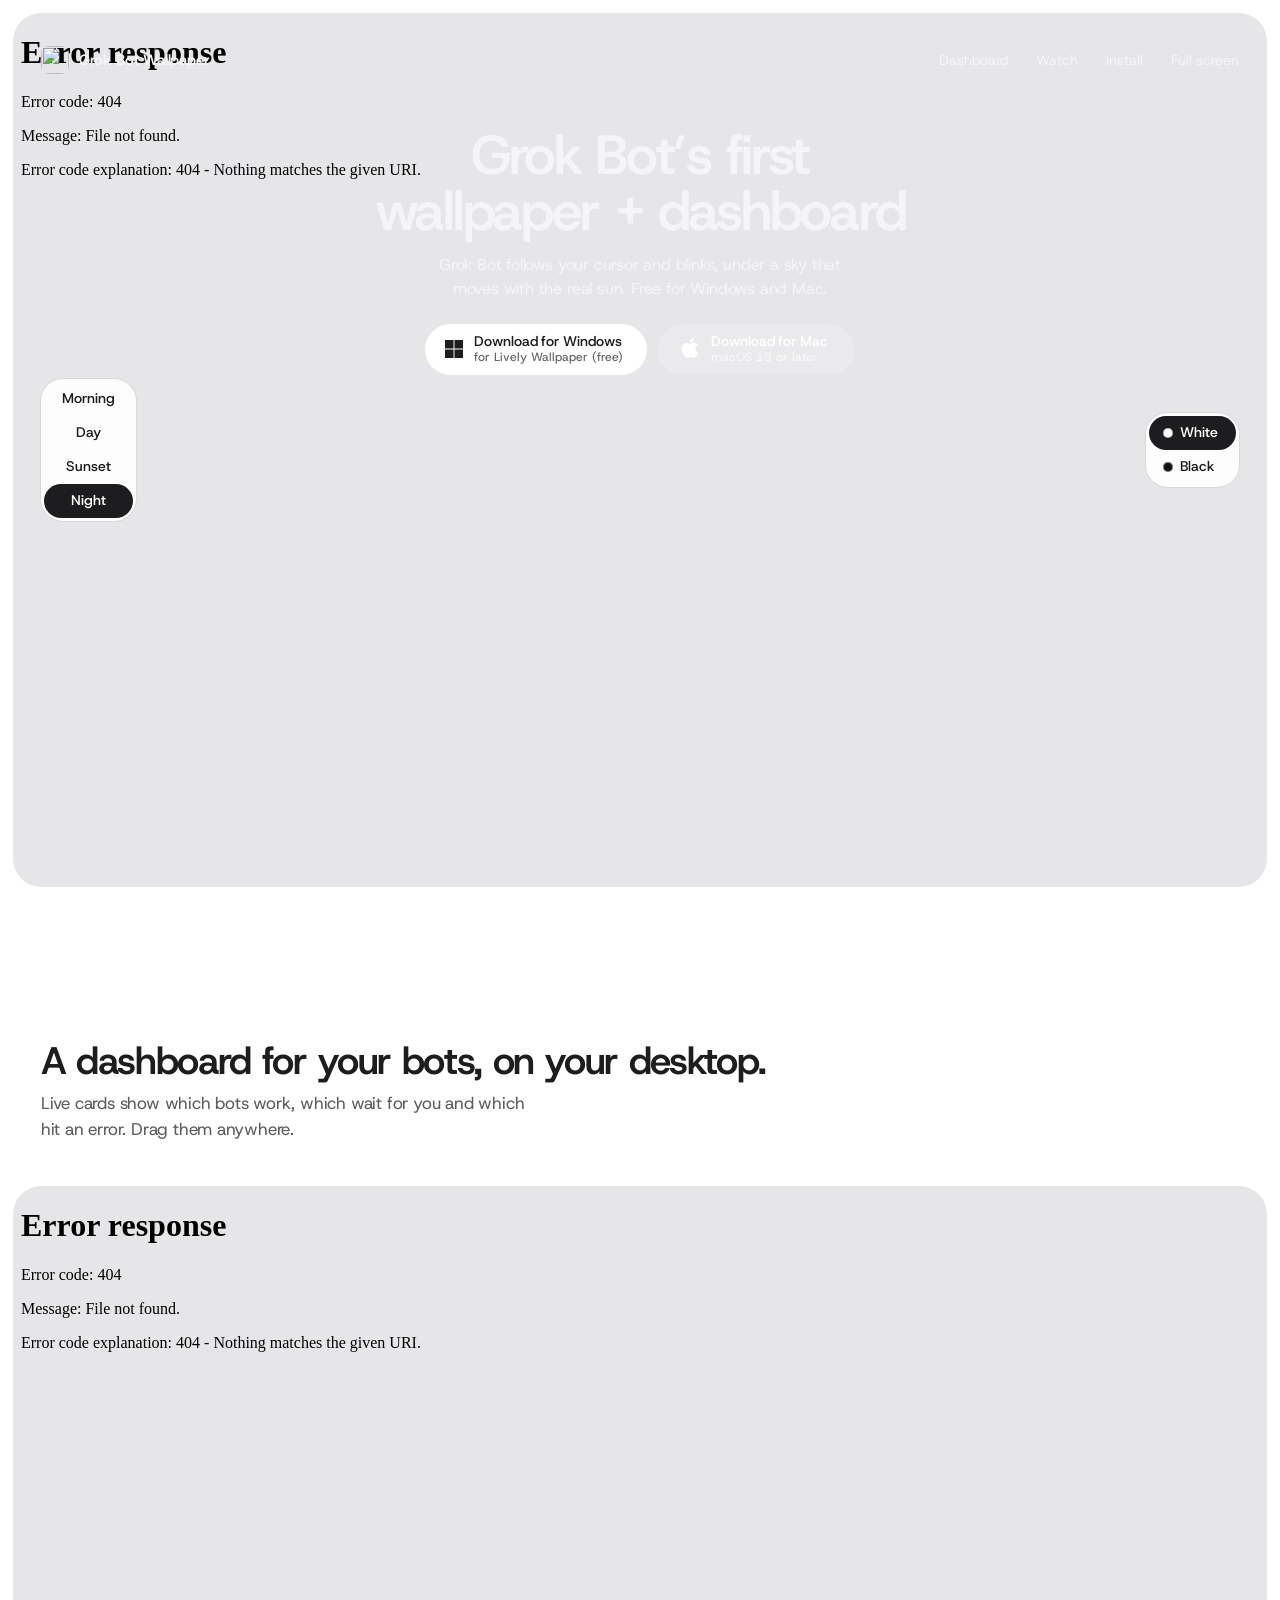
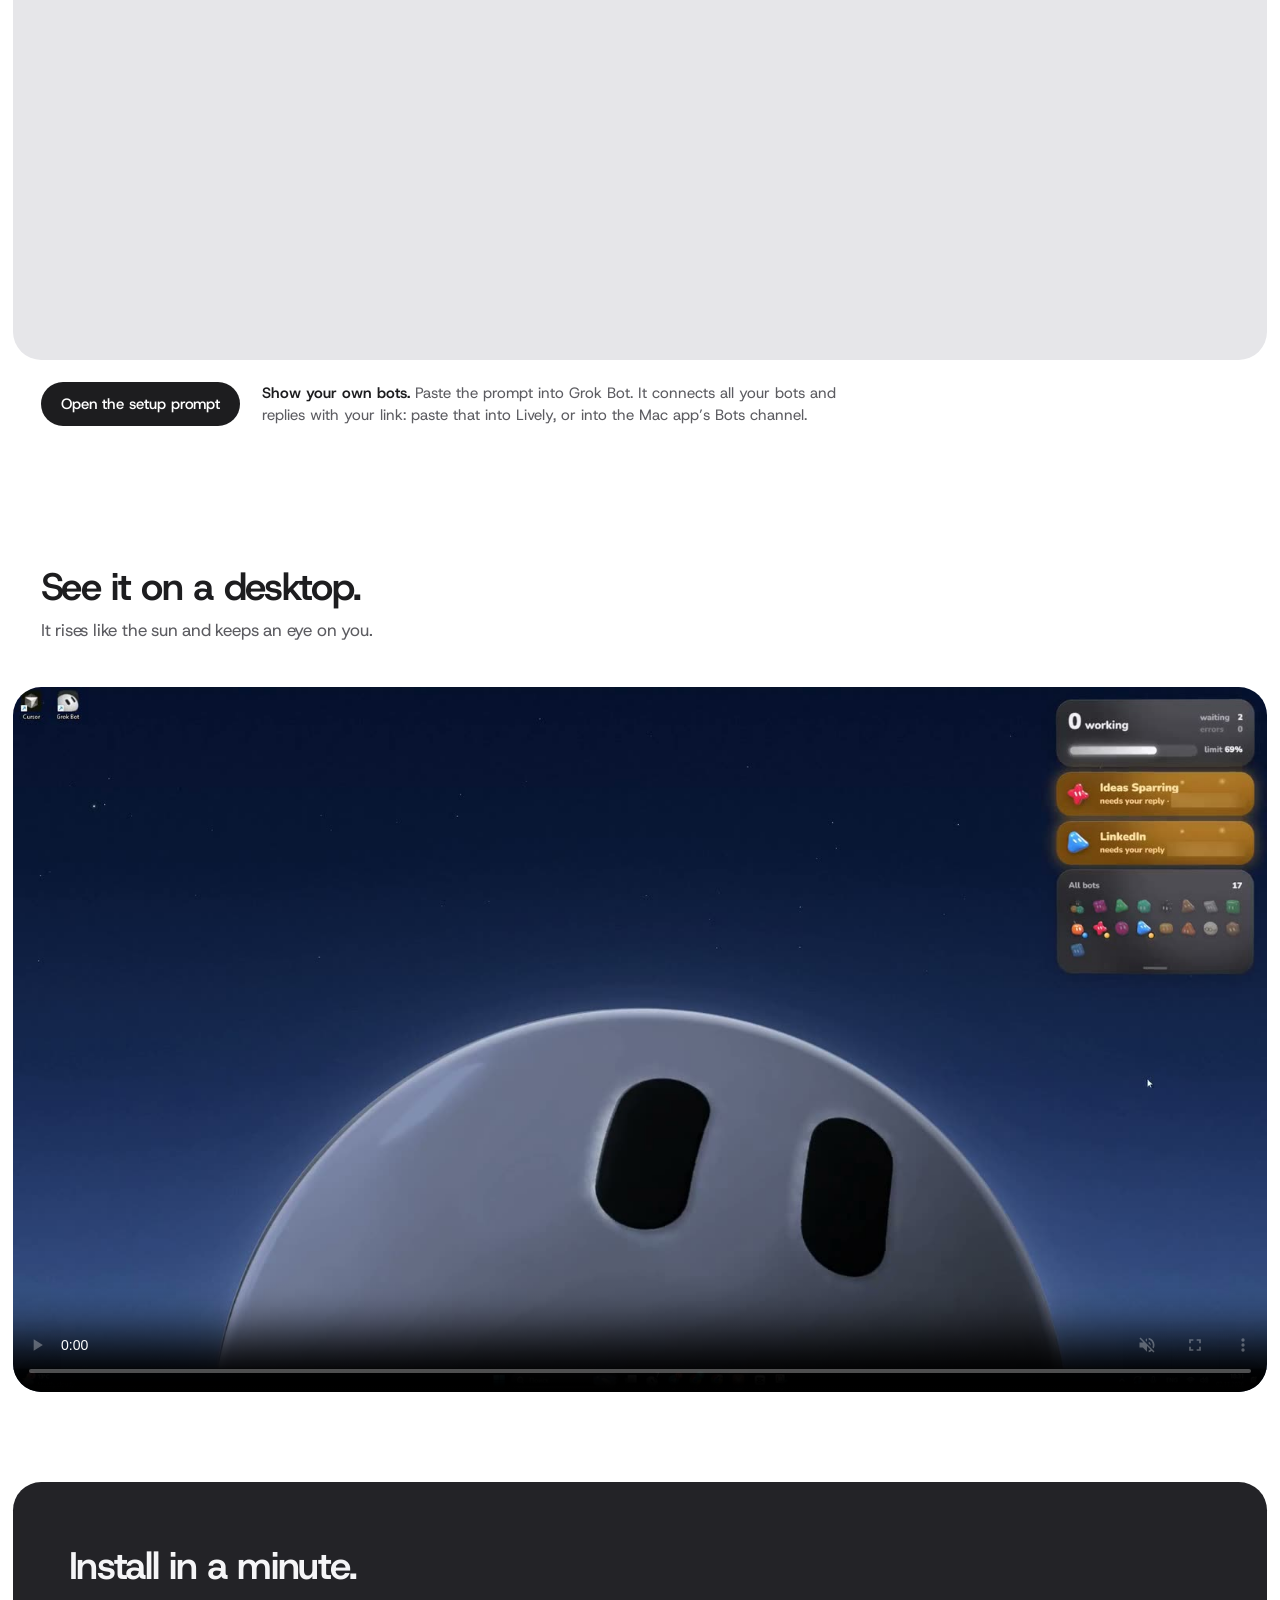
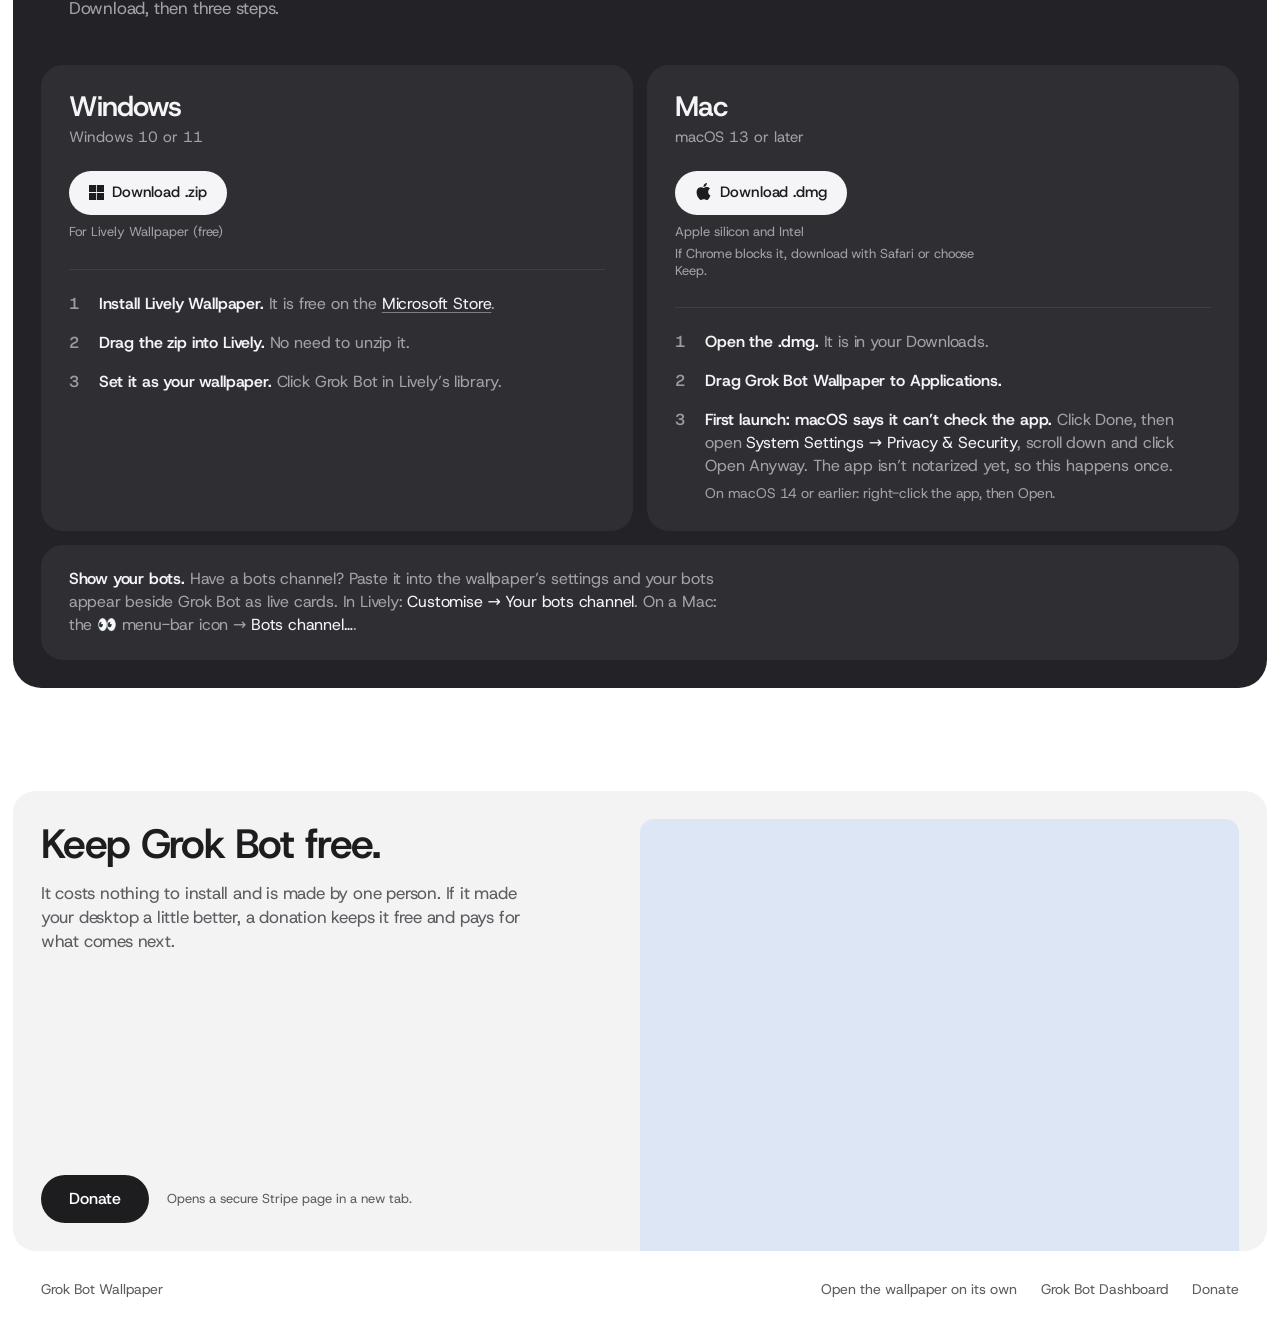
==== landing/index.html @ 9b0286c8 "Landing: downloads in the sky over the ball, with the Windows and Apple marks The bot's eyes follow " ====
<!doctype html>
<html lang="en">
<head>
<meta charset="utf-8">
<script>
// A dashboard link, …/grokbot-wallpaper/#gbw-… (maybe with &ntfy=… after it), opens the 3D office. The hash never
// leaves the browser, so the topic is not sent to any server.
function toOffice() { if (/^#gbw-[\w-]+(&|$)/.test(location.hash)) location.replace('office/' + location.hash); }
toOffice();
addEventListener('hashchange', toOffice);                  // the link pasted into a tab that already shows this page
</script>
<meta name="viewport" content="width=device-width, initial-scale=1, viewport-fit=cover">
<title>Grok Bot Wallpaper</title>
<meta name="description" content="A wallpaper that looks back. Grok Bot follows your cursor and blinks, under a sky that moves with the real sun. Free for Windows and Mac.">
<meta name="theme-color" content="#FFFFFF">
<meta property="og:type" content="website">
<link rel="canonical" href="https://0xcodila.com/grokbot-wallpaper/">
<meta property="og:url" content="https://0xcodila.com/grokbot-wallpaper/">
<meta property="og:site_name" content="Grok Bot Wallpaper">
<meta property="og:title" content="Grok Bot Wallpaper">
<meta property="og:description" content="A wallpaper that looks back. Free for Windows and Mac.">
<meta property="og:image" content="https://0xcodila.com/grokbot-wallpaper/og.png">
<meta property="og:image:width" content="1200">
<meta property="og:image:height" content="630">
<meta property="og:image:alt" content="Grok Bot, a big glossy white ball with two eyes, rising under an open sky">
<meta name="twitter:card" content="summary_large_image">
<meta name="twitter:title" content="Grok Bot Wallpaper">
<meta name="twitter:description" content="A wallpaper that looks back. Free for Windows and Mac.">
<meta name="twitter:image" content="https://0xcodila.com/grokbot-wallpaper/og.png">
<link rel="icon" href="assets/brand/logo-mark.png" type="image/png">
<link rel="apple-touch-icon" href="assets/brand/logo-mark.png">
<link rel="preload" href="fonts/host-grotesk-latin-wght-normal.woff2" as="font" type="font/woff2" crossorigin>
<style>
/* One rounded stage holds the live wallpaper and the two downloads; below it the film, then the install steps on a
   graphite panel, tiles of one family (one radius, one gap, copy at the top of each). Colours are the wallpaper's own:
   its studio white, the graphite of its cards, the light text on them. Type is Host Grotesk, the face of 0xcodila.com. */
@font-face {
  font-family: 'Host Grotesk Variable';
  font-style: normal;
  font-display: swap;
  font-weight: 300 800;
  src: url(fonts/host-grotesk-latin-wght-normal.woff2) format('woff2');
  unicode-range: U+0000-00FF, U+0131, U+0152-0153, U+02BB-02BC, U+02C6, U+02DA, U+02DC, U+0304, U+0308, U+0329, U+2000-206F, U+20AC, U+2122, U+2191, U+2193, U+2212, U+2215, U+FEFF, U+FFFD;
}
:root {
  --ground: #FFFFFF; --ink: #1D1D1F; --soft: #5C5C61; --tile: #F3F3F4;
  --graphite: #232327; --graphite-2: #2E2E33; --on-graphite: #F5F5F7; --on-graphite-soft: #A1A1A6;
  --edge: clamp(8px, 1vw, 14px); --radius: clamp(20px, 2.2vw, 32px); --pad: clamp(22px, 2.6vw, 40px);
  --gap: 14px; --tile-r: 22px; --tile-pad: 28px;
  --ease-out: cubic-bezier(.23, 1, .32, 1); --ease-in-out: cubic-bezier(.77, 0, .175, 1);
  font-family: 'Host Grotesk Variable', -apple-system, BlinkMacSystemFont, "Segoe UI", system-ui, sans-serif;
  color-scheme: light;
}
*, *::before, *::after { box-sizing: border-box; }
[hidden] { display: none !important; }
html { -webkit-text-size-adjust: 100%; scroll-behavior: smooth; }
body { margin: 0; background: var(--ground); color: var(--ink); font-size: 16px; line-height: 1.5; -webkit-font-smoothing: antialiased; }
h1, h2, h3, p, ol, figure { margin: 0; }
h1, h2, h3 { text-wrap: balance; }
p { text-wrap: pretty; }
a { color: inherit; text-decoration: none; }
:focus-visible { outline: 2px solid currentColor; outline-offset: 3px; border-radius: 6px; }

/* buttons: round like the bot, flat, they give on press */
.btn {
  display: inline-flex; align-items: center; justify-content: center; gap: 8px; min-height: 44px; padding: 0 20px;
  border: 0; border-radius: 999px; font: inherit; font-size: 15px; font-weight: 500; letter-spacing: -.005em;
  cursor: pointer; white-space: nowrap; -webkit-tap-highlight-color: transparent;
  transition: transform 160ms var(--ease-out), background-color 200ms ease, color 200ms ease;
}
.btn:active { transform: scale(.97); }
/* a download on the stage: what and, under it, what it needs, both inside the pill so they read over any sky or ball */
.btn--big { gap: 11px; min-width: 198px; min-height: 51px; padding: 7px 24px 7px 20px; font-size: 14px; line-height: 1.25; text-align: left; }
.btn--big > span { display: flex; flex-direction: column; }
.btn--big small { font-size: 12px; font-weight: 450; letter-spacing: 0; opacity: .68; }
/* the system's own mark before a download, in the button's text colour: dark on a light button, light on a dark one */
.os { flex: none; width: 15px; height: 15px; fill: currentColor; }
.os--apple { width: 17px; height: 17px; margin-top: -2px; }
.btn--big .os { width: 18px; height: 18px; }
.btn--big .os--apple { width: 20px; height: 20px; }
.btn--ink { background: var(--ink); color: #FFFFFF; }
.btn--white { background: #FFFFFF; color: var(--ink); box-shadow: 0 0 0 1px rgba(0, 0, 0, .06); }
.btn--light { background: var(--on-graphite); color: var(--ink); }
.btn--dim { background: #3A3A40; color: var(--on-graphite); }
@media (hover: hover) and (pointer: fine) {
  .btn--ink:hover { background: #3A3A3D; }
  .btn--white:hover { background: #F2F2F4; }
  .btn--light:hover { background: #FFFFFF; }
  .btn--dim:hover { background: #46464D; }
  .quiet a:hover { color: var(--ink); }
}

/* ---------- the stage: the wallpaper itself, live, without the bots' cards ---------- */
/* a bar of words across its top, the headline and the downloads under it, in the sky; the cursor passes through to it */
.hero { position: relative; padding: var(--edge); --in: calc(var(--edge) + var(--pad)); }
.stage {
  position: relative; height: calc(100svh - 2 * var(--edge)); min-height: 600px; max-height: 1180px;
  border-radius: var(--radius); overflow: hidden; background: #E6E6E9; isolation: isolate;
}
/* narrower than a small desktop, the frame renders a desktop-width page and is scaled down (--s, set by the script),
   so a phone sees the same picture as a monitor: the bot rising at the bottom. On a narrow stage it is also drawn
   wider than the stage (--z) and centred, so the ball fills the panel instead of sitting small under a tall sky */
.stage iframe {
  position: absolute; top: 0; left: calc((1 - var(--z, 1)) * 50%); width: calc(100% * var(--z, 1) / var(--s, 1)); height: calc(100% / var(--s, 1)); border: 0; display: block;
  transform: scale(var(--s, 1)); transform-origin: 0 0;
}
/* the frame comes in once its cards are put away, so the bots never flash on (without script it is simply there) */
.js iframe[data-clean] { opacity: 0; transition: opacity 700ms var(--ease-out); }
.js iframe[data-clean].is-clean { opacity: 1; }
.stage__bar, .stage__title { position: absolute; z-index: 1; }
.stage__bar { top: var(--in); left: calc(var(--edge) + var(--tile-pad)); right: calc(var(--edge) + var(--tile-pad));   /* on the sections' copy edge */ display: flex; align-items: center; justify-content: space-between; gap: 24px; font-size: 14px; }
/* the project mark, Yarik's own image, shown as it is */
.brand { display: inline-flex; align-items: center; gap: 10px; font-size: 15px; font-weight: 600; letter-spacing: -.012em; }
.mark { display: block; width: 28px; height: 28px; border-radius: 8px; }
.stage__links { display: flex; gap: clamp(18px, 2.2vw, 32px); }
.stage__title { top: calc(var(--in) + clamp(64px, 9vh, 104px)); left: 50%; translate: -50% 0; width: min(880px, calc(100% - 2 * var(--in))); text-align: center; pointer-events: none; }
.hero h1 { font-size: clamp(36px, min(4.3vw, 6.6vh), 64px); font-weight: 600; letter-spacing: -.042em; line-height: 1.02; }
.stage__title p { max-width: 44ch; margin: 14px auto 0; font-size: clamp(16px, 1.25vw, 18px); line-height: 1.45; letter-spacing: -.012em; }
/* the downloads sit in the sky over the ball, never on it: the eyes turn toward the cursor and slide over the whole
   ball, so anything on it ends up over them. Up here the bot looks up at the button the cursor is on */
.stage__actions { display: flex; justify-content: center; gap: 10px; margin-top: clamp(16px, 3vh, 24px); pointer-events: auto; }
/* in the install panel each download is its button and one line under it */
.get { display: grid; justify-items: center; gap: 9px; }
.get__note { font-size: 13px; line-height: 1.3; letter-spacing: -.004em; color: var(--soft); white-space: nowrap; }
/* over a sky of any colour, grey text loses its contrast: every word on the sky is the full ink, weight sets the rank;
   the sky follows the sun, so over a dark one they turn light (the script reads its colour) */
.stage__bar, .stage__title { transition: color 600ms var(--ease-out); }   /* in step with the frame fading in */
.on-dark .stage__bar, .on-dark .stage__title { color: #F5F5F7; }
/* a ring in the ink shows on a light sky, in white on a dark one */
.stage__actions .btn:focus-visible { outline-color: var(--ink); }
.stage__links a { color: inherit; }
@media (hover: hover) and (pointer: fine) { .stage__links a:hover { text-decoration: underline; text-underline-offset: 3px; } }
@media (prefers-reduced-motion: no-preference) {
  .stage__bar, .stage__title, .hero > .pick { animation: arrive 700ms var(--ease-out) both; }
  .stage__title { animation-delay: 60ms; }
  .hero > .pick { animation-delay: 100ms; }
  @keyframes arrive { from { opacity: 0; transform: translateY(8px); } }
}

/* white or black Grok Bot: a column on the stage's right edge, a mirror of the time of day on the left (a row on a
   phone); a dark thumb slides under the picked one and the bots on this page change at once */
.pick {
  position: absolute; z-index: 1; right: calc(var(--edge) + var(--tile-pad)); top: 50%; translate: 0 -50%; display: grid; grid-auto-rows: 1fr;
  padding: 3px; border-radius: 22px; background: rgba(255, 255, 255, .92); box-shadow: 0 0 0 1px rgba(0, 0, 0, .06);
}
.pick button {
  position: relative; z-index: 1; display: inline-flex; align-items: center; justify-content: flex-start; gap: 7px; height: 34px; padding: 0 18px 0 14px;
  border: 0; border-radius: 999px; background: none; color: var(--ink); font: inherit; font-size: 14px; font-weight: 500; cursor: pointer;
  transition: color 200ms ease; -webkit-tap-highlight-color: transparent;
}
.pick button[aria-checked="true"] { color: #FFFFFF; }
@media (pointer: coarse) { .pick button { height: 44px; padding: 0 20px; } }
.pick__thumb { position: absolute; top: 3px; left: 3px; right: 3px; height: calc(50% - 3px); border-radius: 999px; background: var(--ink); transition: transform 260ms var(--ease-out); }
.pick[data-bot="black"] .pick__thumb { transform: translateY(100%); }
.sw { width: 10px; height: 10px; border-radius: 50%; flex: none; }
.sw--white { background: #FFFFFF; box-shadow: inset 0 0 0 1px rgba(0, 0, 0, .3); }
.sw--black { background: #111113; box-shadow: inset 0 0 0 1px rgba(255, 255, 255, .45); }
/* under a dark sky (evening, night) the downloads turn light, so they keep standing out (only where they sit on the sky) */
@media (min-width: 821px) and (min-aspect-ratio: 4/5) {
  .on-dark .stage__actions .btn--ink { background: #FFFFFF; color: var(--ink); }
  .on-dark .stage__actions .btn--white { background: rgba(255, 255, 255, .16); color: #FFFFFF; box-shadow: none; }
  .on-dark .stage__actions .btn:focus-visible { outline-color: #FFFFFF; }
}
@media (min-width: 821px) and (min-aspect-ratio: 4/5) and (hover: hover) and (pointer: fine) {
  .on-dark .stage__actions .btn--ink:hover { background: #F2F2F4; }
  .on-dark .stage__actions .btn--white:hover { background: rgba(255, 255, 255, .24); }
}

/* ---------- section heads ---------- */
.head { display: grid; gap: 10px; justify-items: start; padding: 0 var(--tile-pad); }  /* on the tiles' copy gutter, the line under its title */
.head h2 { font-size: clamp(30px, 3vw, 44px); font-weight: 600; letter-spacing: -.035em; line-height: 1.05; }
.head p { max-width: 46ch; color: var(--soft); font-size: 17px; letter-spacing: -.012em; }

/* ---------- tiles: one frame for every block ---------- */
.tile { position: relative; overflow: hidden; border-radius: var(--tile-r); background: var(--tile); }
/* run-in copy: a bold lead and its grey continuation at one size */
.tile__copy { position: relative; z-index: 1; max-width: 420px; padding: 24px var(--tile-pad) 0; font-size: 17px; line-height: 24px; letter-spacing: -.012em; color: var(--soft); }
.tile__copy b { font-weight: 600; color: var(--ink); }

/* ---------- the film: one wide frame. Until the launch video is in, it shows its poster, a still of the wallpaper ---------- */
.film { padding: clamp(96px, 11vw, 160px) var(--edge) clamp(64px, 7vw, 104px); }
.film__frame { margin-top: clamp(28px, 3.4vw, 48px); aspect-ratio: 16 / 9; border-radius: var(--radius); overflow: hidden; background: #DCE6F4; }
.film__frame video { display: block; width: 100%; height: 100%; object-fit: cover; }

/* ---------- install: a graphite panel, the colour of the cards, one tile for each computer ---------- */
.install { padding: 0 var(--edge); }
.install .panel { border-radius: var(--radius); background: var(--graphite); color: var(--on-graphite); padding: clamp(40px, 5vw, 80px) var(--tile-pad) var(--tile-pad); }
.install .head p { color: var(--on-graphite-soft); }
.install :focus-visible { outline-color: var(--on-graphite); }
.install .tile { background: var(--graphite-2); }
.install .tile__copy { color: var(--on-graphite-soft); }
.install .tile__copy b { color: var(--on-graphite); }
.platforms { margin-top: clamp(28px, 3.4vw, 48px); display: grid; gap: var(--gap); grid-template-columns: repeat(2, minmax(0, 1fr)); }
.platform { display: flex; flex-direction: column; padding: 26px var(--tile-pad) var(--tile-pad); }
.platform h3 { font-size: clamp(26px, 2.2vw, 32px); font-weight: 600; letter-spacing: -.035em; line-height: 1.1; }
.platform__needs { margin-top: 4px; font-size: 15px; color: var(--on-graphite-soft); }
.platform .get { justify-items: start; margin-top: 22px; }
.platform .get__note { color: var(--on-graphite-soft); }
.get__note--wrap { margin-top: -4px; white-space: normal; max-width: 40ch; }
.how__aside { display: block; margin-top: 6px; font-size: 14px; line-height: 20px; }
/* three steps under a hairline: the number in the soft grey, a bold lead and its grey continuation */
.how { list-style: none; margin: 28px 0 0; padding: 22px 0 0; border-top: 1px solid rgba(255, 255, 255, .08); counter-reset: how; display: grid; gap: 16px; }
.how li { counter-increment: how; display: grid; grid-template-columns: 30px minmax(0, 1fr); font-size: 16px; line-height: 23px; letter-spacing: -.01em; color: var(--on-graphite-soft); }
.how li::before { content: counter(how); font-weight: 600; color: #9A9AA2; font-variant-numeric: tabular-nums; }
.how b { font-weight: 600; color: var(--on-graphite); }
.how a { color: var(--on-graphite); text-decoration: underline; text-decoration-color: rgba(245, 245, 247, .4); text-underline-offset: 3px; transition: text-decoration-color 150ms ease; }
@media (hover: hover) and (pointer: fine) { .how a:hover { text-decoration-color: currentColor; } }
/* show your bots: one quiet line across both, for people who already have a bots channel */
.bots { grid-column: 1 / -1; padding-bottom: 24px; }
.bots .tile__copy { max-width: 72ch; font-size: 16px; line-height: 23px; padding-top: 22px; }
.path { color: var(--on-graphite); white-space: nowrap; }

/* ---------- support: after the install, when it has already helped. The bot is live here too and watches the
   cursor, so hovering Donate it looks right at the button ---------- */
.support { padding: clamp(64px, 8vw, 120px) var(--edge) 0; }
.support__tile { display: grid; grid-template-columns: minmax(0, 1fr) minmax(0, 1fr); min-height: 460px; }
.support .side { display: flex; flex-direction: column; padding: 24px var(--tile-pad) var(--tile-pad); }
.support h2 { margin-top: 8px; font-size: clamp(32px, 3.2vw, 46px); line-height: 1.02; letter-spacing: -.04em; font-weight: 600; }   /* under the headline, never louder */
.support .side .tile__copy { padding: 16px 0 0; max-width: 44ch; }
.support .actions { margin-top: auto; padding-top: 28px; display: flex; flex-wrap: wrap; align-items: center; gap: 12px 18px; }
.support .btn { min-height: 48px; padding: 0 28px; font-size: 16px; }
.support .fine { font-size: 13px; color: var(--soft); }
.support__pic { position: relative; min-height: 300px; }
/* the eyes, live and close: a second view of the wallpaper, cropped to the bot by the script, rising off the foot */
.closeup { position: absolute; left: 0; right: var(--tile-pad); top: var(--tile-pad); bottom: 0; overflow: hidden; border-radius: 14px 14px 0 0; background: #DCE6F4; }
.closeup iframe { position: absolute; top: 0; left: 0; border: 0; transform-origin: 0 0; pointer-events: none; }

footer { display: flex; flex-wrap: wrap; justify-content: space-between; gap: 6px 24px; padding: 28px calc(var(--edge) + var(--tile-pad)) 36px; font-size: 14px; color: var(--soft); }
footer .links { display: flex; flex-wrap: wrap; gap: 6px 24px; }
@media (pointer: coarse) { footer .links a { padding-block: 10px; } }   /* a finger-sized target, the line stays quiet */
.quiet a { display: block; width: fit-content; color: var(--soft); transition: color 150ms ease; }

/* ---------- motion: each block rises once as it comes into view, 90ms after the one before it. Without script or
   with reduced motion: the result. ---------- */
@media (prefers-reduced-motion: no-preference) {
  .js .rise { opacity: 0; transform: translateY(16px); transition: opacity 600ms var(--ease-out), transform 600ms var(--ease-out); transition-delay: calc(var(--i, 0) * 90ms); }
  .js .rise.is-in { opacity: 1; transform: none; }
}

/* ---------- tablet and phone ---------- */
@media (max-width: 1100px) { .stage__links { display: none; } }
@media (max-width: 900px) {
  .platforms { grid-template-columns: minmax(0, 1fr); }
  .support__tile { grid-template-columns: minmax(0, 1fr); min-height: 0; }
  .support__pic { min-height: 280px; }
  .closeup { left: var(--tile-pad); top: 0; }
}
/* the words step out above the stage, the bot and its sky keep the whole panel */
@media (max-width: 820px), (max-aspect-ratio: 4/5) {
  .hero { display: flex; flex-direction: column; }
  .stage__bar, .stage__title { position: static; translate: none; width: auto; text-align: left; padding-inline: var(--pad); }
  .stage__bar { order: -3; padding-top: clamp(18px, 5vw, 28px); }
  .stage__title { order: -2; padding-top: clamp(32px, 9vw, 56px); }
  .stage__actions { flex-direction: column; gap: 10px; max-width: 440px; margin-top: 28px; }
  .stage__actions .btn--white { background: rgba(29, 29, 31, .07); box-shadow: none; }
  .stage__bar, .stage__title, .on-dark .stage__bar, .on-dark .stage__title { color: var(--ink); }
  .stage__title p, .on-dark .stage__title p { margin-left: 0; color: var(--soft); }
  .hero h1 { font-size: clamp(38px, 10.4vw, 52px); letter-spacing: -.045em; line-height: 1.02; }
  .stage__title p { margin-top: 14px; font-size: 18px; line-height: 1.4; }
  .pick { position: static; translate: none; order: -1; align-self: flex-start; margin: 32px var(--pad) 0; grid-auto-rows: auto; grid-template-columns: 1fr 1fr; border-radius: 999px; background: rgba(29, 29, 31, .07); box-shadow: none; }
  .pick button { justify-content: center; padding: 0 16px; }
  .pick__thumb { right: auto; bottom: 3px; width: calc(50% - 3px); height: auto; }
  .pick[data-bot="black"] .pick__thumb { transform: translateX(100%); }
  .stage { height: auto; min-height: 0; aspect-ratio: 1; max-height: 74svh; }
}
@media (max-width: 640px) {
  :root { --tile-pad: 22px; }
  .platform .get { justify-items: stretch; text-align: center; }
  .how li { grid-template-columns: 26px minmax(0, 1fr); }
  .path { white-space: normal; }
}
@media (prefers-reduced-motion: reduce) { html { scroll-behavior: auto; } }
/* ---------- the dashboard: the wallpaper with its live bot cards, the other half of the idea. The frame renders a
   desktop-sized page (at least 620px wide) scaled to the panel, so it shows what a monitor shows ---------- */
.board { padding: clamp(96px, 11vw, 160px) var(--edge) 0; }
.board__frame { position: relative; margin-top: clamp(28px, 3.4vw, 48px); height: min(62.5vw, 86svh, 920px); border-radius: var(--radius); overflow: hidden; background: #E6E6E9; }   /* about 16:10, never taller than the screen */
@media (max-width: 700px) { .board__frame { height: min(125vw, 80svh); } }   /* a phone: tall enough for the cards and the bot */
.board__frame iframe { position: absolute; top: 0; left: 0; border: 0; display: block; transform-origin: 0 0; }
.board__connect { margin-top: 22px; padding: 0 var(--tile-pad); display: flex; flex-wrap: wrap; align-items: center; gap: 12px 22px; }
.board__connect p { max-width: 62ch; font-size: 15px; line-height: 1.5; color: var(--soft); }
.board__connect p b { color: var(--ink); font-weight: 600; }

/* the time of day: a column of four quiet pills on the stage's left edge, out of the centre (a row on a phone). The
   stage opens on the visitor's own time (the sky follows the real sun where they are); a pill shows that moment of the
   day instead, on the stage and on the dashboard */
.when {
  position: absolute; z-index: 1; left: calc(var(--edge) + var(--tile-pad)); top: 50%; translate: 0 -50%; display: grid; grid-auto-rows: 1fr;
  padding: 3px; border-radius: 22px; background: rgba(255, 255, 255, .92); box-shadow: 0 0 0 1px rgba(0, 0, 0, .06);
}
.when button {
  position: relative; z-index: 1; height: 34px; padding: 0 18px; border: 0; border-radius: 999px; background: none; color: var(--ink);
  font: inherit; font-size: 14px; font-weight: 500; cursor: pointer; transition: color 200ms ease; -webkit-tap-highlight-color: transparent;
}
.when button[aria-checked="true"] { color: #FFFFFF; }
@media (pointer: coarse) { .when button { height: 44px; padding: 0 14px; } }
.when__thumb { position: absolute; top: 3px; left: 3px; right: 3px; height: calc(25% - 1.5px); border-radius: 999px; background: var(--ink); transform: translateY(calc(var(--at, 0) * 100%)); transition: transform 260ms var(--ease-out); }
@media (prefers-reduced-motion: no-preference) { .hero > .when { animation: arrive 700ms var(--ease-out) 100ms both; } }
@media (max-width: 820px), (max-aspect-ratio: 4/5) {
  .when { position: static; translate: none; order: -1; align-self: flex-start; margin: 10px var(--pad) clamp(24px, 6vw, 32px); grid-auto-rows: auto; grid-template-columns: repeat(4, 1fr); border-radius: 999px; background: rgba(29, 29, 31, .07); box-shadow: none; }
  .when button { padding: 0 14px; }
  .when__thumb { right: auto; bottom: 3px; width: calc(25% - 1.5px); height: auto; transform: translateX(calc(var(--at, 0) * 100%)); }
}
</style>
</head>
<body>

<!-- the Windows and Apple marks, drawn once and used on every download -->
<svg width="0" height="0" style="position: absolute" aria-hidden="true">
  <symbol id="os-windows" viewBox="0 0 24 24"><path d="M0 0h11.377v11.372H0zm12.623 0H24v11.372H12.623zM0 12.623h11.377V24H0zm12.623 0H24V24H12.623z"/></symbol>
  <symbol id="os-apple" viewBox="0 0 24 24"><path d="M12.152 6.896c-.948 0-2.415-1.078-3.96-1.04-2.04.027-3.91 1.183-4.961 3.014-2.117 3.675-.546 9.103 1.519 12.09 1.013 1.454 2.208 3.09 3.792 3.039 1.52-.065 2.09-.987 3.935-.987 1.831 0 2.35.987 3.96.948 1.637-.026 2.676-1.48 3.676-2.948 1.156-1.688 1.636-3.325 1.662-3.415-.039-.013-3.182-1.221-3.22-4.857-.026-3.04 2.48-4.494 2.597-4.559-1.429-2.09-3.623-2.324-4.39-2.376-2-.156-3.675 1.09-4.61 1.09zM15.53 3.83c.843-1.012 1.4-2.427 1.245-3.83-1.207.052-2.662.805-3.532 1.818-.78.896-1.454 2.338-1.273 3.714 1.338.104 2.715-.688 3.559-1.701"/></symbol>
</svg>

<header class="hero">
  <div class="stage">
    <!-- the real wallpaper, always its current version; the script puts its bot cards away (data-clean) -->
    <iframe id="live" src="face/" title="Grok Bot Wallpaper, running live" data-clean></iframe>
  </div>
  <div class="stage__bar">
    <span class="brand"><img class="mark" src="assets/brand/logo-mark.png" width="28" height="28" alt="">Grok Bot Wallpaper</span>
    <nav class="stage__links" aria-label="On this page"><a href="#dashboard">Dashboard</a><a href="#film">Watch</a><a href="#install">Install</a><a href="face/" data-fullscreen>Full screen</a></nav>
  </div>
  <div class="stage__title">
    <h1>Grok Bot’s first wallpaper + dashboard</h1>
    <p>Grok Bot follows your cursor and blinks, under a sky that moves with the real sun. Free for Windows and Mac.</p>
    <div class="stage__actions">
      <a class="btn btn--big btn--ink" data-os="windows" href="download/grokbot-wallpaper-windows.zip" download><svg class="os" aria-hidden="true"><use href="#os-windows"/></svg><span>Download for Windows <small>for Lively Wallpaper (free)</small></span></a>
      <a class="btn btn--big btn--white" data-os="mac" href="https://github.com/Bodila51/grokbot-wallpaper/releases/latest/download/GrokBotWallpaper.dmg"><svg class="os os--apple" aria-hidden="true"><use href="#os-apple"/></svg><span>Download for Mac <small>macOS 13 or later</small></span></a>
    </div>
  </div>
  <div class="pick" role="radiogroup" aria-label="Grok Bot colour" data-bot="white">
    <button type="button" role="radio" aria-checked="true" data-pick="white"><i class="sw sw--white"></i>White</button>
    <button type="button" role="radio" aria-checked="false" data-pick="black"><i class="sw sw--black"></i>Black</button>
    <span class="pick__thumb" aria-hidden="true"></span>
  </div>
  <div class="when" role="radiogroup" aria-label="Time of day">
    <button type="button" role="radio" aria-checked="false" data-when="morning">Morning</button>
    <button type="button" role="radio" aria-checked="false" data-when="day">Day</button>
    <button type="button" role="radio" aria-checked="false" data-when="sunset">Sunset</button>
    <button type="button" role="radio" aria-checked="false" data-when="night">Night</button>
    <span class="when__thumb" aria-hidden="true"></span>
  </div>
</header>

  <section class="board" id="dashboard" aria-labelledby="board-title">
    <div class="head rise"><h2 id="board-title">A dashboard for your bots, on your desktop.</h2><p>Live cards show which bots work, which wait for you and which hit an error. Drag them anywhere.</p></div>
    <figure class="board__frame rise" style="--i:1">
      <iframe id="board" src="face/?demo=1" title="Grok Bot Wallpaper with its live bot cards (sample bots)" loading="lazy"></iframe>
    </figure>
    <div class="board__connect rise" style="--i:2">
      <button class="btn btn--ink" type="button" id="copy-prompt">Copy the setup prompt</button>
      <p><b>Show your own bots.</b> Paste the prompt into Grok Bot. It connects all your bots and replies with your link: paste that into Lively, or into the Mac app’s Bots channel.</p>
    </div>
  </section>

<main>
  <section class="film" id="film" aria-labelledby="film-title">
    <div class="head rise"><h2 id="film-title">See it on a desktop.</h2><p>It rises like the sun and keeps an eye on you.</p></div>
    <figure class="film__frame rise" style="--i:1">
      <!-- The launch video: add src="media/launch.mp4" here (assemble.mjs already publishes media/*.mp4) and its first
           frame as the poster. Until then the frame shows the poster, a still of the wallpaper. -->
      <video id="film-video" src="media/desktop.mp4" poster="media/desktop.jpg" muted loop playsinline preload="metadata" aria-label="Grok Bot Wallpaper on a Windows desktop at night"></video>
    </figure>
  </section>

  <section class="install" id="install" aria-labelledby="install-title">
    <div class="panel">
      <div class="head rise">
        <h2 id="install-title">Install in a minute.</h2>
        <p>Download, then three steps.</p>
      </div>
      <div class="platforms">
        <article class="tile platform rise" style="--i:1" id="windows" aria-labelledby="windows-title">
          <h3 id="windows-title">Windows</h3>
          <p class="platform__needs">Windows 10 or 11</p>
          <div class="get">
            <a class="btn btn--light" href="download/grokbot-wallpaper-windows.zip" download><svg class="os" aria-hidden="true"><use href="#os-windows"/></svg>Download .zip</a>
            <span class="get__note">For Lively Wallpaper (free)</span>
          </div>
          <ol class="how">
            <li><span><b>Install Lively Wallpaper.</b> It is free on the <a href="https://apps.microsoft.com/store/detail/9NTM2QC6QWS7" target="_blank" rel="noopener">Microsoft Store</a>.</span></li>
            <li><span><b>Drag the zip into Lively.</b> No need to unzip it.</span></li>
            <li><span><b>Set it as your wallpaper.</b> Click Grok Bot in Lively’s library.</span></li>
          </ol>
        </article>
        <article class="tile platform rise" style="--i:2" id="mac" aria-labelledby="mac-title">
          <h3 id="mac-title">Mac</h3>
          <p class="platform__needs">macOS 13 or later</p>
          <div class="get">
            <a class="btn btn--light" href="https://github.com/Bodila51/grokbot-wallpaper/releases/latest/download/GrokBotWallpaper.dmg"><svg class="os os--apple" aria-hidden="true"><use href="#os-apple"/></svg>Download .dmg</a>
            <span class="get__note">Apple silicon and Intel</span>
            <span class="get__note get__note--wrap">If Chrome blocks it, download with Safari or choose Keep.</span>
          </div>
          <ol class="how">
            <li><span><b>Open the .dmg.</b> It is in your Downloads.</span></li>
            <li><span><b>Drag Grok Bot Wallpaper to Applications.</b></span></li>
            <li><span><b>First launch: macOS says it can’t check the app.</b> Click Done, then open <span class="path">System Settings → Privacy &amp; Security</span>, scroll down and click Open Anyway. The app isn’t notarized yet, so this happens once.<small class="how__aside">On macOS 14 or earlier: right-click the app, then Open.</small></span></li>
          </ol>
        </article>
        <div class="tile bots rise" style="--i:3">
          <p class="tile__copy"><b>Show your bots.</b> Have a bots channel? Paste it into the wallpaper’s settings and your bots appear beside Grok Bot as live cards. In Lively: <span class="path">Customise → Your bots channel</span>. On a Mac: the 👀 menu-bar icon → <span class="path">Bots channel…</span>.</p>
        </div>
      </div>
    </div>
  </section>

  <section class="support" id="support" aria-labelledby="support-title">
    <div class="tile support__tile rise">
      <div class="side">
        <h2 id="support-title">Keep Grok Bot free.</h2>
        <p class="tile__copy">It costs nothing to install and is made by one person. If it made your desktop a little better, a donation keeps it free and pays for what comes next.</p>
        <div class="actions">
          <a class="btn btn--ink" href="https://donate.stripe.com/dRmaEZ3CA17W21Tg9AeAg0r" target="_blank" rel="noopener">Donate</a>
          <span class="fine">Opens a secure Stripe page in a new tab.</span>
        </div>
      </div>
      <div class="support__pic" aria-hidden="true">
        <div class="closeup"><iframe data-closeup data-clean src="face/" title="" aria-hidden="true" tabindex="-1" loading="lazy"></iframe></div>
      </div>
    </div>
  </section>
</main>

<footer class="quiet">
  <span>Grok Bot Wallpaper</span>
  <span class="links"><a href="face/">Open the wallpaper on its own</a><a href="office/">Grok Bot Dashboard</a><a href="https://donate.stripe.com/dRmaEZ3CA17W21Tg9AeAg0r" target="_blank" rel="noopener">Donate</a></span>
</footer>

<script>
document.documentElement.classList.add('js');

const live = document.getElementById('live'), stage = live.parentElement;
const DESK = 620;                                          // the narrowest page width the stage's frame renders at
const NARROW = matchMedia('(max-width: 820px), (max-aspect-ratio: 4/5)');   // the stacked layout: the stage under the words
let scale = 1, cursor = null, queued = false;
function fit() {
  const zoom = NARROW.matches ? 1.35 : 1;                 // the ball, about 68% of the frame's width, then fills ~92% of the stage
  scale = Math.min(1, stage.clientWidth * zoom / DESK);
  stage.style.setProperty('--s', scale.toFixed(4));
  stage.style.setProperty('--z', zoom);
}
fit();
new ResizeObserver(fit).observe(stage);
NARROW.addEventListener('change', fit);

// This page shows the wallpaper on its own: the ball and its sky. Each frame (same origin) gets one rule that puts its
// bot cards away, then fades in; if the frame can't be reached in time, it comes in as it is.
const CLEAN = '.stack, .tip { display: none !important; }';
function clean(frame) {
  try {
    const d = frame.contentDocument;
    if (d && d.head && !d.getElementById('gbw-clean')) d.head.insertAdjacentHTML('beforeend', `<style id="gbw-clean">${CLEAN}</style>`);
  } catch {}
  frame.classList.add('is-clean');
}
document.querySelectorAll('iframe[data-clean]').forEach((f) => {
  f.addEventListener('load', () => clean(f));
  if (f.contentDocument?.readyState === 'complete' && f.contentDocument.querySelector('.bot')) clean(f);
});
setTimeout(() => clean(live), 4000);

// The close-up renders the wallpaper at a desktop size and is moved and scaled so the top of the bot, with its eyes,
// fills the tile. Where the bot is comes from the wallpaper itself (its .bot), so a new design still lands right.
// The scale comes from the height: the box always shows the top of the ball down past both eyes (0.38 of the ball's
// width), whole, however wide the tile is. A wide tile shows more sky beside the ball, so the frame is made wide
// enough to fill it (the ball's size is capped by the frame's height, so a wider frame does not grow the ball).
const VH = 900;
const closeups = [...document.querySelectorAll('iframe[data-closeup]')].map((el) => ({ el, vw: 1440, s: 1 }));
function crop(c) {
  const box = c.el.parentElement, bw0 = box.clientWidth, bh0 = box.clientHeight;
  if (!bw0 || !bh0) return;
  let bot = null, bw = 986;
  for (let i = 0; i < 4; i++) {
    c.el.style.width = c.vw + 'px';
    c.el.style.height = VH + 'px';
    try { bot = c.el.contentDocument.querySelector('.bot')?.getBoundingClientRect() || null; } catch { bot = null; }
    bw = bot?.width || Math.min(c.vw * 0.6845, VH * 1.217);
    c.s = bh0 / (bw * 0.38);
    const need = Math.max(1440, Math.ceil(bw0 / c.s) + 2);
    if (need === c.vw) break;
    c.vw = need;
  }
  const cx = bot ? bot.left + bot.width / 2 : c.vw / 2, top = bot ? bot.top : VH - bw * 0.45;
  const x = cx - bw0 / c.s / 2, y = top - bw * 0.03;
  c.el.style.transform = `translate(${-x * c.s}px, ${-y * c.s}px) scale(${c.s})`;
}
for (const c of closeups) {
  c.el.addEventListener('load', () => { crop(c); setTimeout(() => crop(c), 600); });
  new ResizeObserver(() => crop(c)).observe(c.el.parentElement);
}

// Light or dark words over the stage: take the first colour of the wallpaper's own background (its top) and check
// how bright it is. The sky follows the sun, so this looks again every minute. If it can't be read, the words stay dark.
function tone() {
  try {
    const d = live.contentDocument, cs = d && d.body && getComputedStyle(d.body);
    if (!cs) return;
    const css = cs.backgroundImage !== 'none' ? cs.backgroundImage : cs.backgroundColor;
    const m = css.match(/rgba?\(([^)]+)\)/);
    if (!m) return;
    const [r, g, b] = m[1].split(',').map(parseFloat);
    live.closest('.hero').classList.toggle('on-dark', (0.2126 * r + 0.7152 * g + 0.0722 * b) / 255 < 0.5);
  } catch {}
}
live.addEventListener('load', tone);
tone();
setInterval(tone, 60e3);

// The bot looks at the cursor anywhere on this page, not only over its frame: moves outside a frame are passed in
// (same origin) in the frame's own coordinates, so the stage and the close-up turn their eyes to it.
// The dashboard frame: a desktop-sized page, at least 620px wide, scaled to the panel (a phone sees a small monitor).
const board = document.getElementById('board'), boardBox = board.parentElement;
let boardScale = 1;
function fitBoard() {
  const w = boardBox.clientWidth, h = boardBox.clientHeight, vw = Math.max(w, 620);
  if (!w || !h) return;
  boardScale = w / vw;
  board.style.width = `${vw}px`;
  board.style.height = `${h / boardScale}px`;
  board.style.transform = `scale(${boardScale})`;
}
fitBoard();
new ResizeObserver(fitBoard).observe(boardBox);

function pass() {
  queued = false;
  if (!cursor) return;
  for (const [frame, s] of [[live, scale], [board, boardScale], ...closeups.map((c) => [c.el, c.s])]) {
    const w = frame.contentWindow;
    if (!w || !w.PointerEvent) continue;
    const r = frame.getBoundingClientRect();
    if (r.bottom < -200 || r.top > innerHeight + 200) continue;      // out of sight: nothing to look at
    w.dispatchEvent(new w.PointerEvent('pointermove', { clientX: (cursor.x - r.left) / s, clientY: (cursor.y - r.top) / s, pointerType: 'mouse' }));
  }
}
function queue() { if (!queued) { queued = true; requestAnimationFrame(pass); } }
addEventListener('pointermove', (e) => { if (e.pointerType === 'mouse') { cursor = { x: e.clientX, y: e.clientY }; queue(); } }, { passive: true });
addEventListener('scroll', () => { if (cursor) queue(); }, { passive: true });

// "Full screen": the live frame itself goes full screen (Esc comes back); where it can't, open the page.
document.querySelectorAll('[data-fullscreen]').forEach((a) => a.addEventListener('click', (e) => {
  if (!document.fullscreenEnabled || !live.requestFullscreen) return;
  e.preventDefault();
  live.requestFullscreen().catch(() => { location.href = a.href; });
}));

// On a Mac, the Mac download leads: it comes first on the stage and takes the dark button.
const onMac = /Mac/i.test(navigator.userAgentData?.platform || navigator.platform || '') && navigator.maxTouchPoints < 2;
if (onMac) {
  const acts = document.querySelector('.stage__actions'), mac = acts.querySelector('[data-os="mac"]');
  acts.prepend(mac);
  mac.classList.replace('btn--white', 'btn--ink');
  acts.querySelector('[data-os="windows"]').classList.replace('btn--ink', 'btn--white');
}

// White or black Grok Bot: the visitor's pick. The wallpaper itself remembers it (gbw.bot, this site's storage), so the
// bots on this page, full screen and a new tab all follow; the frames already open change at once through the
// wallpaper's own grokBot.setBot, behind a short blur so the swap reads as one ball changing. A shared link can pick
// it too: ?bot=black or ?bot=white.
const calm = matchMedia('(prefers-reduced-motion: reduce)');
const picks = [...document.querySelectorAll('.pick')];
let botColor = (() => {
  const asked = new URLSearchParams(location.search).get('bot');
  if (asked === 'black' || asked === 'white') return asked;
  try { return localStorage.getItem('gbw.bot') === 'black' ? 'black' : 'white'; } catch { return 'white'; }
})();
function showBot(color, animate) {
  botColor = color;
  live.closest('.hero').dataset.bot = color;
  for (const p of picks) {
    p.dataset.bot = color;
    p.querySelectorAll('[data-pick]').forEach((b) => { const on = b.dataset.pick === color; b.setAttribute('aria-checked', String(on)); b.tabIndex = on ? 0 : -1; });
  }
  try { localStorage.setItem('gbw.bot', color); } catch {}
  for (const f of [live, ...closeups.map((c) => c.el)]) {
    const swap = () => { try { f.contentWindow?.grokBot?.setBot(color); } catch {} };
    if (!animate || calm.matches || !f.animate) { swap(); continue; }
    f.animate([{ filter: 'blur(0px)', opacity: 1 }, { filter: 'blur(8px)', opacity: 0.6 }], { duration: 140, easing: 'ease-out' }).finished.then(() => {
      swap();
      f.animate([{ filter: 'blur(8px)', opacity: 0.6 }, { filter: 'blur(0px)', opacity: 1 }], { duration: 280, easing: 'cubic-bezier(.23, 1, .32, 1)' });
    });
  }
}
showBot(botColor, false);
for (const p of picks) {
  p.addEventListener('click', (e) => { const b = e.target.closest('[data-pick]'); if (b && b.dataset.pick !== botColor) showBot(b.dataset.pick, true); });
  p.addEventListener('keydown', (e) => {                  // a radio group: the arrows move the pick
    if (!['ArrowLeft', 'ArrowRight', 'ArrowUp', 'ArrowDown'].includes(e.key)) return;
    e.preventDefault();
    showBot(botColor === 'white' ? 'black' : 'white', true);
    p.querySelector(`[data-pick="${botColor}"]`).focus();
  });
}

// The film plays, muted, while it is on screen and pauses off it; with reduced motion it waits with its controls.
// Before the launch video is in (no src), the frame is its poster and nothing runs.
const film = document.getElementById('film-video');
if (film.getAttribute('src') || film.querySelector('source')) {
  film.controls = true;
  if (!calm.matches && 'IntersectionObserver' in window) {
    film.preload = 'metadata';
    new IntersectionObserver(([e]) => (e.isIntersecting ? film.play().catch(() => {}) : film.pause()), { threshold: 0.4 }).observe(film);
  }
}

// Blocks arrive once as they come into view; without script or with reduced motion they are simply there.
const io = 'IntersectionObserver' in window && new IntersectionObserver((list) => list.forEach((e) => {
  if (e.isIntersecting) { e.target.classList.add('is-in'); io.unobserve(e.target); }
}), { rootMargin: '0px 0px -10% 0px' });
document.querySelectorAll('.rise').forEach((el) => (io ? io.observe(el) : el.classList.add('is-in')));
// ---------- the setup prompt: PROMPT.md's first fenced block, copied for Grok Bot ----------
const copyPrompt = document.getElementById('copy-prompt');
let promptText = null;
fetch('PROMPT.md', { cache: 'no-cache' }).then((r) => (r.ok ? r.text() : Promise.reject(r.status))).then((md) => {
  const fenced = md.match(/```[^\n]*\n([\s\S]*?)```/);
  promptText = (fenced ? fenced[1] : md).trim();
}).catch(() => { copyPrompt.textContent = 'Open the setup prompt'; });
copyPrompt.addEventListener('click', async () => {
  if (!promptText) { window.open('https://github.com/Bodila51/grokbot-wallpaper/blob/main/PROMPT.md', '_blank', 'noopener'); return; }
  try { await navigator.clipboard.writeText(promptText); copyPrompt.textContent = 'Copied. Paste it into Grok Bot'; }
  catch { copyPrompt.textContent = 'Copy did not work: open PROMPT.md on GitHub'; }
  clearTimeout(copyPrompt.t); copyPrompt.t = setTimeout(() => { copyPrompt.textContent = 'Copy the setup prompt'; }, 2600);
});

// ---------- the time of day ----------
// The wallpaper paints its sky from the real sunrise and sunset where the visitor is (face.js: sunTimes, dayPlan), so
// the four moments are worked out the same way: morning = sunrise + 15 min, day = between sunrise and sunset, sunset =
// sunset + 15 min, night = midnight. A pick reloads the stage and the dashboard at that moment (face/?time=HH:MM).
const PLACES = {
  'Europe/Sofia': [42.7, 23.3], 'Europe/Kiev': [50.45, 30.5], 'Europe/Kyiv': [50.45, 30.5], 'Europe/Moscow': [55.75, 37.6],
  'Europe/Warsaw': [52.2, 21], 'Europe/Berlin': [52.5, 13.4], 'Europe/Paris': [48.85, 2.35], 'Europe/London': [51.5, -0.1],
  'Europe/Madrid': [40.4, -3.7], 'Europe/Rome': [41.9, 12.5], 'Europe/Istanbul': [41, 29], 'Asia/Dubai': [25.2, 55.3],
  'Asia/Kolkata': [28.6, 77.2], 'Asia/Singapore': [1.35, 103.8], 'Asia/Tokyo': [35.7, 139.7], 'Australia/Sydney': [-33.9, 151.2],
  'America/New_York': [40.7, -74], 'America/Chicago': [41.9, -87.6], 'America/Denver': [39.7, -105], 'America/Los_Angeles': [34.05, -118.25],
  'America/Sao_Paulo': [-23.55, -46.6],
};
function sunToday() {
  const d = new Date(), zone = Intl.DateTimeFormat().resolvedOptions().timeZone;
  const [lat, lon] = PLACES[zone] || [45, -d.getTimezoneOffset() / 4];
  const rad = Math.PI / 180, noon = new Date(d.getFullYear(), d.getMonth(), d.getDate(), 12);
  const n = Math.round(noon / 864e5 + 2440587.5 - 2451545 + 0.0008), J = n - lon / 360;
  const M = (357.5291 + 0.98560028 * J) % 360, C = 1.9148 * Math.sin(M * rad) + 0.02 * Math.sin(2 * M * rad) + 0.0003 * Math.sin(3 * M * rad);
  const L = (M + C + 180 + 102.9372) % 360, transit = 2451545 + J + 0.0053 * Math.sin(M * rad) - 0.0069 * Math.sin(2 * L * rad);
  const dec = Math.asin(Math.sin(L * rad) * Math.sin(23.4397 * rad));
  const cosW = (Math.sin(-0.833 * rad) - Math.sin(lat * rad) * Math.sin(dec)) / (Math.cos(lat * rad) * Math.cos(dec));
  if (Math.abs(cosW) > 1) return [6 * 60, 18 * 60];          // near the poles: a plain 6 to 18 day
  const w = Math.acos(cosW) / rad / 360, local = (jd) => { const t = new Date((jd - 2440587.5) * 864e5); return t.getHours() * 60 + t.getMinutes(); };
  return [local(transit - w), local(transit + w)];
}
const [rise, set] = sunToday();
const MOMENTS = { morning: rise + 15, day: Math.round((rise + set) / 2), sunset: set + 15, night: 0 };
const hhmm = (m) => `${String(Math.floor(m / 60) % 24).padStart(2, '0')}:${String(m % 60).padStart(2, '0')}`;
function momentNow() {
  const d = new Date(), m = d.getHours() * 60 + d.getMinutes();
  if (m < rise - 100 || m >= set + 110) return 'night';
  if (m < Math.min(rise + 130, (rise + set) / 2)) return 'morning';
  if (m < Math.max(set - 110, (rise + set) / 2)) return 'day';
  return 'sunset';
}
const when = document.querySelector('.when'), WHEN = ['morning', 'day', 'sunset', 'night'];
function markWhen(name) {
  when.style.setProperty('--at', WHEN.indexOf(name));
  when.querySelectorAll('[data-when]').forEach((b) => { const on = b.dataset.when === name; b.setAttribute('aria-checked', String(on)); b.tabIndex = on ? 0 : -1; });
}
let whenNow = momentNow();
markWhen(whenNow);
function showWhen(name) {
  if (name === whenNow) return;
  whenNow = name;
  markWhen(name);
  const at = hhmm(MOMENTS[name]), time = `time=${at}`;
  for (const f of [live, board]) {
    // the wallpaper turns its own sky (grokBot.setTime, 0.6 s, no reload); a frame that can't yet is reloaded
    try { if (f.contentWindow?.grokBot?.setTime) { f.contentWindow.grokBot.setTime(at); if (f === live) [300, 700].forEach((ms) => setTimeout(tone, ms)); continue; } } catch {}
    const swap = () => { f.src = f === board ? `face/?demo=1&${time}` : `face/?${time}`; };   // the dashboard keeps its sample bots
    if (calm.matches || !f.animate) { swap(); continue; }
    f.animate([{ opacity: 1 }, { opacity: 0 }], { duration: 120, easing: 'ease-out', fill: 'forwards' }).finished.then(() => {
      f.addEventListener('load', () => f.animate([{ opacity: 0 }, { opacity: 1 }], { duration: 260, easing: 'cubic-bezier(.23, 1, .32, 1)', fill: 'forwards' }), { once: true });
      swap();
    });
  }
}
when.addEventListener('click', (e) => { const b = e.target.closest('[data-when]'); if (b) showWhen(b.dataset.when); });
when.addEventListener('keydown', (e) => {                   // a radio group: the arrows move the pick
  const step = { ArrowRight: 1, ArrowDown: 1, ArrowLeft: -1, ArrowUp: -1 }[e.key];
  if (!step) return;
  e.preventDefault();
  const next = WHEN[(WHEN.indexOf(whenNow) + step + 4) % 4];
  showWhen(next);
  when.querySelector(`[data-when="${next}"]`).focus();
});
</script>
</body>
</html>
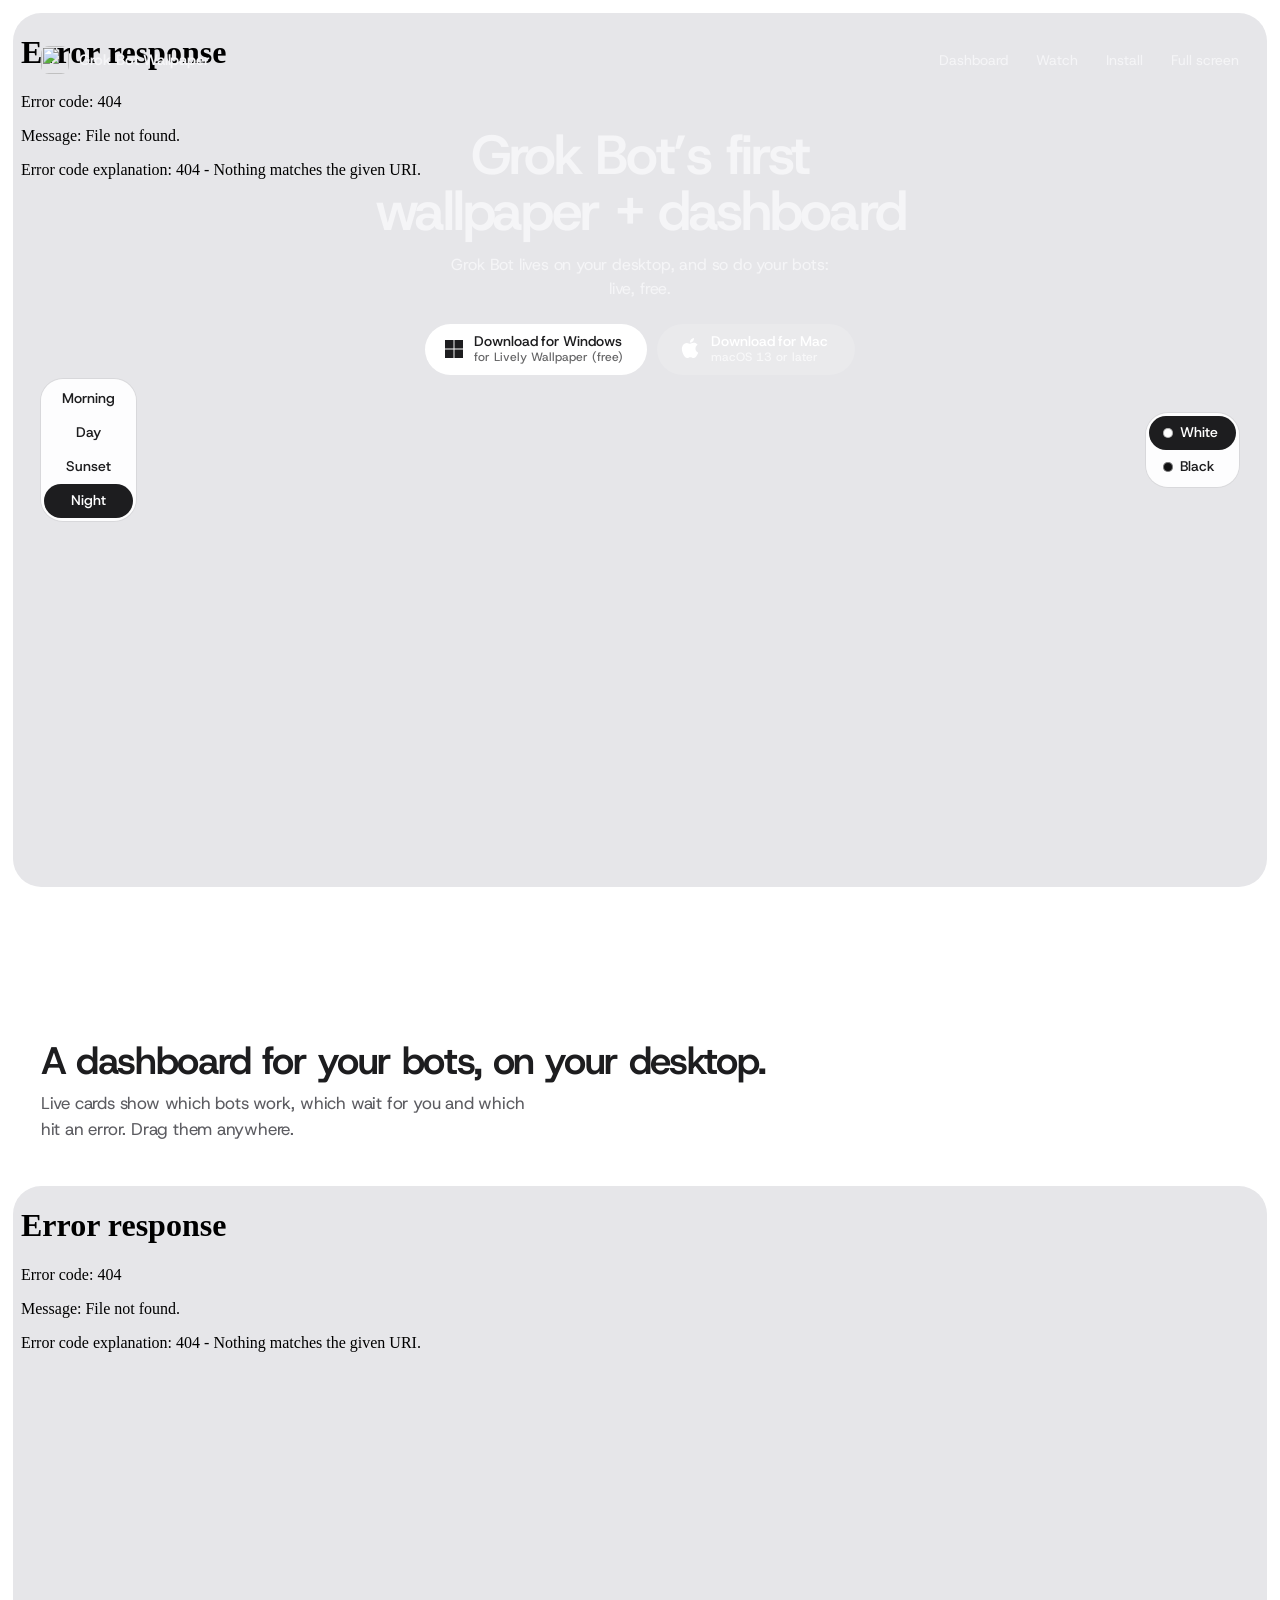
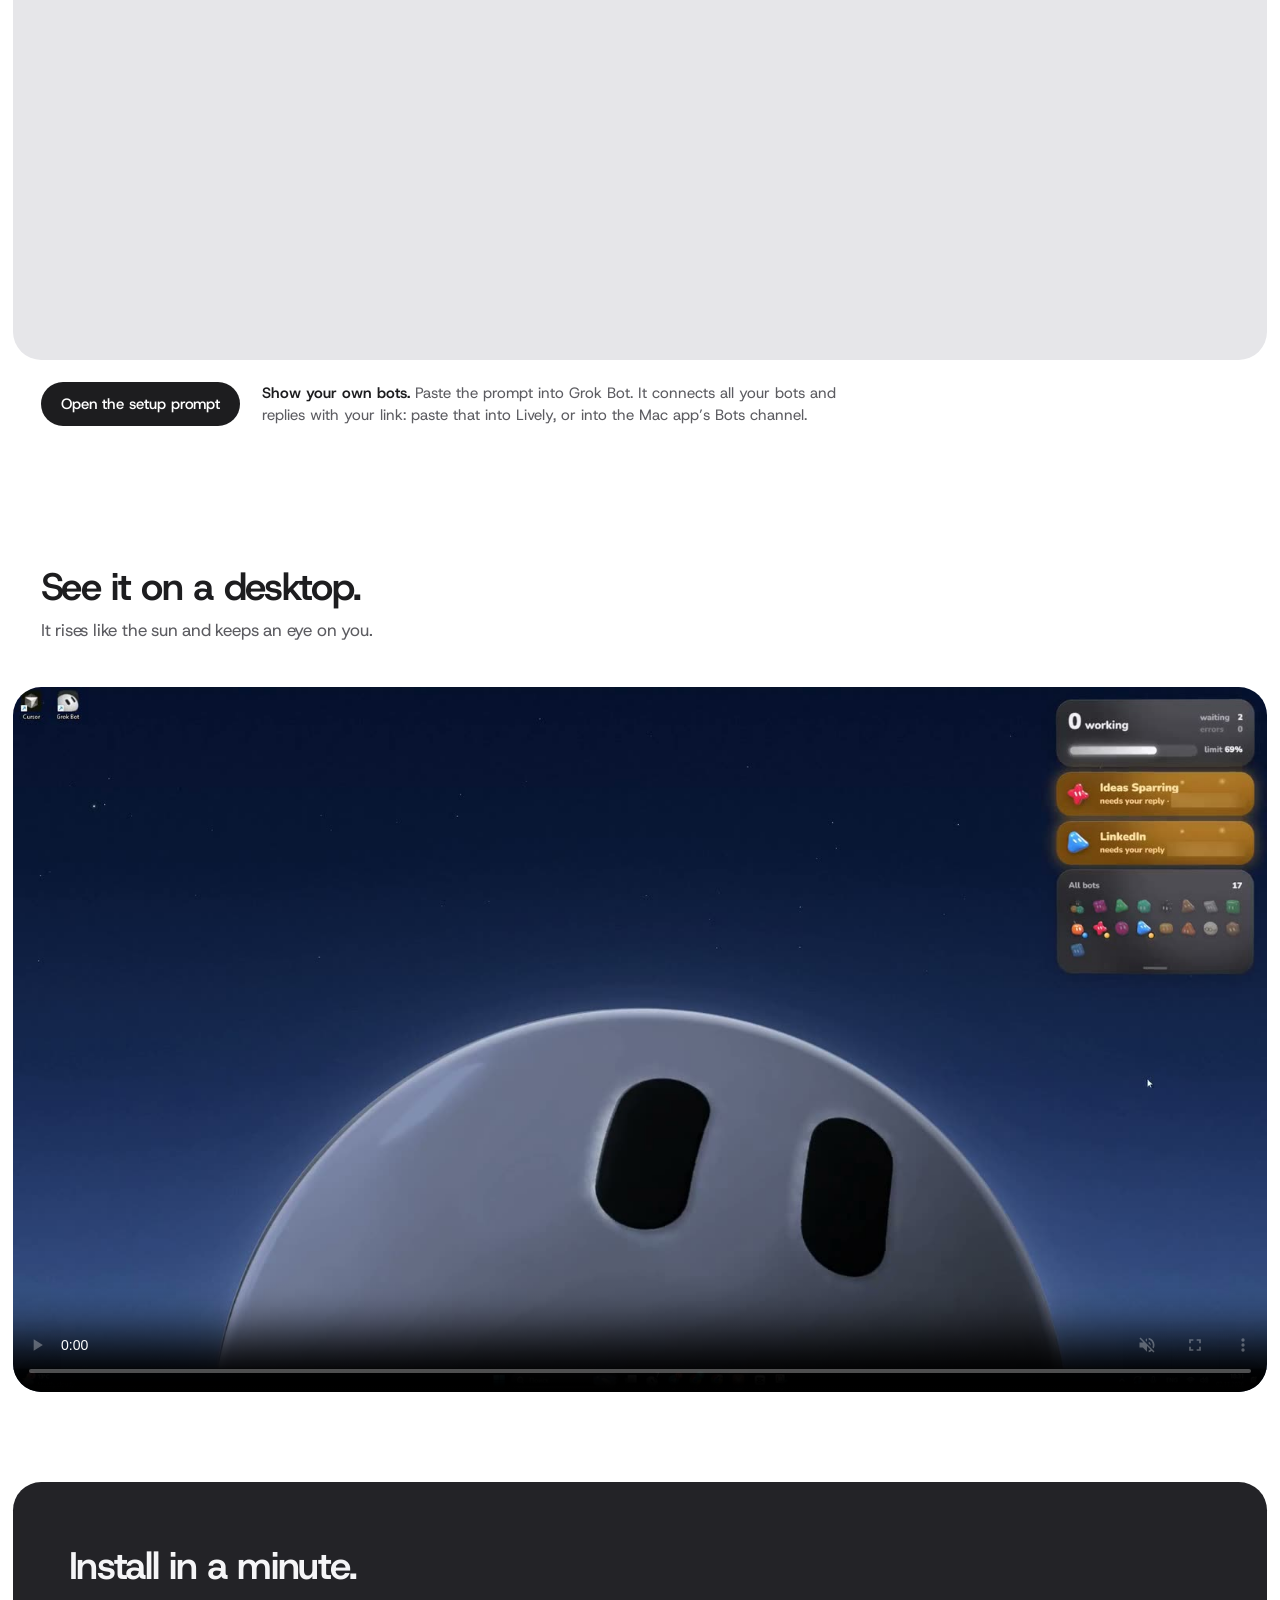
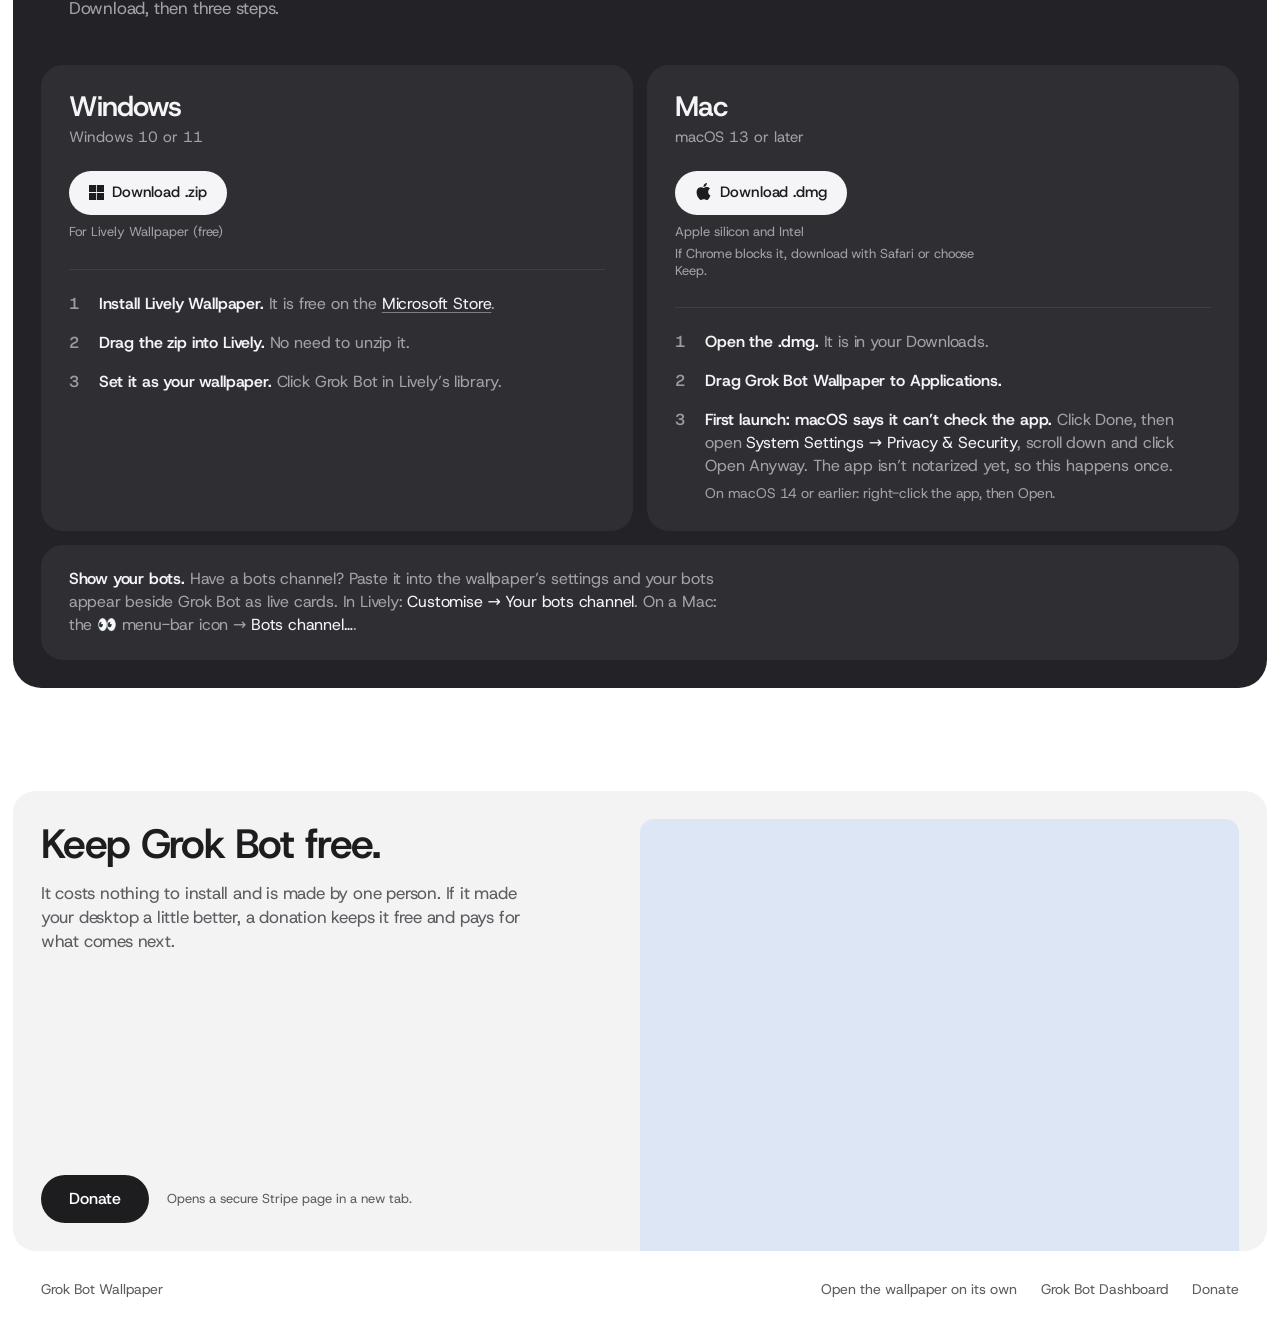
==== commit b642595d: "Landing: "Grok Bot lives on your desktop, and so do your bots: live, free." The subtitle and the lin" ====
--- a/landing/index.html
+++ b/landing/index.html
@@ -11,21 +11,21 @@
 </script>
 <meta name="viewport" content="width=device-width, initial-scale=1, viewport-fit=cover">
 <title>Grok Bot Wallpaper</title>
-<meta name="description" content="A wallpaper that looks back. Grok Bot follows your cursor and blinks, under a sky that moves with the real sun. Free for Windows and Mac.">
+<meta name="description" content="Grok Bot’s first wallpaper + dashboard. Grok Bot lives on your desktop, and so do your bots: live, free for Windows and Mac.">
 <meta name="theme-color" content="#FFFFFF">
 <meta property="og:type" content="website">
 <link rel="canonical" href="https://0xcodila.com/grokbot-wallpaper/">
 <meta property="og:url" content="https://0xcodila.com/grokbot-wallpaper/">
 <meta property="og:site_name" content="Grok Bot Wallpaper">
 <meta property="og:title" content="Grok Bot Wallpaper">
-<meta property="og:description" content="A wallpaper that looks back. Free for Windows and Mac.">
+<meta property="og:description" content="Grok Bot lives on your desktop, and so do your bots: live, free.">
 <meta property="og:image" content="https://0xcodila.com/grokbot-wallpaper/og.png">
 <meta property="og:image:width" content="1200">
 <meta property="og:image:height" content="630">
 <meta property="og:image:alt" content="Grok Bot, a big glossy white ball with two eyes, rising under an open sky">
 <meta name="twitter:card" content="summary_large_image">
 <meta name="twitter:title" content="Grok Bot Wallpaper">
-<meta name="twitter:description" content="A wallpaper that looks back. Free for Windows and Mac.">
+<meta name="twitter:description" content="Grok Bot lives on your desktop, and so do your bots: live, free.">
 <meta name="twitter:image" content="https://0xcodila.com/grokbot-wallpaper/og.png">
 <link rel="icon" href="assets/brand/logo-mark.png" type="image/png">
 <link rel="apple-touch-icon" href="assets/brand/logo-mark.png">
@@ -321,7 +321,7 @@
   </div>
   <div class="stage__title">
     <h1>Grok Bot’s first wallpaper + dashboard</h1>
-    <p>Grok Bot follows your cursor and blinks, under a sky that moves with the real sun. Free for Windows and Mac.</p>
+    <p>Grok Bot lives on your desktop, and so do your bots: live, free.</p>
     <div class="stage__actions">
       <a class="btn btn--big btn--ink" data-os="windows" href="download/grokbot-wallpaper-windows.zip" download><svg class="os" aria-hidden="true"><use href="#os-windows"/></svg><span>Download for Windows <small>for Lively Wallpaper (free)</small></span></a>
       <a class="btn btn--big btn--white" data-os="mac" href="https://github.com/Bodila51/grokbot-wallpaper/releases/latest/download/GrokBotWallpaper.dmg"><svg class="os os--apple" aria-hidden="true"><use href="#os-apple"/></svg><span>Download for Mac <small>macOS 13 or later</small></span></a>
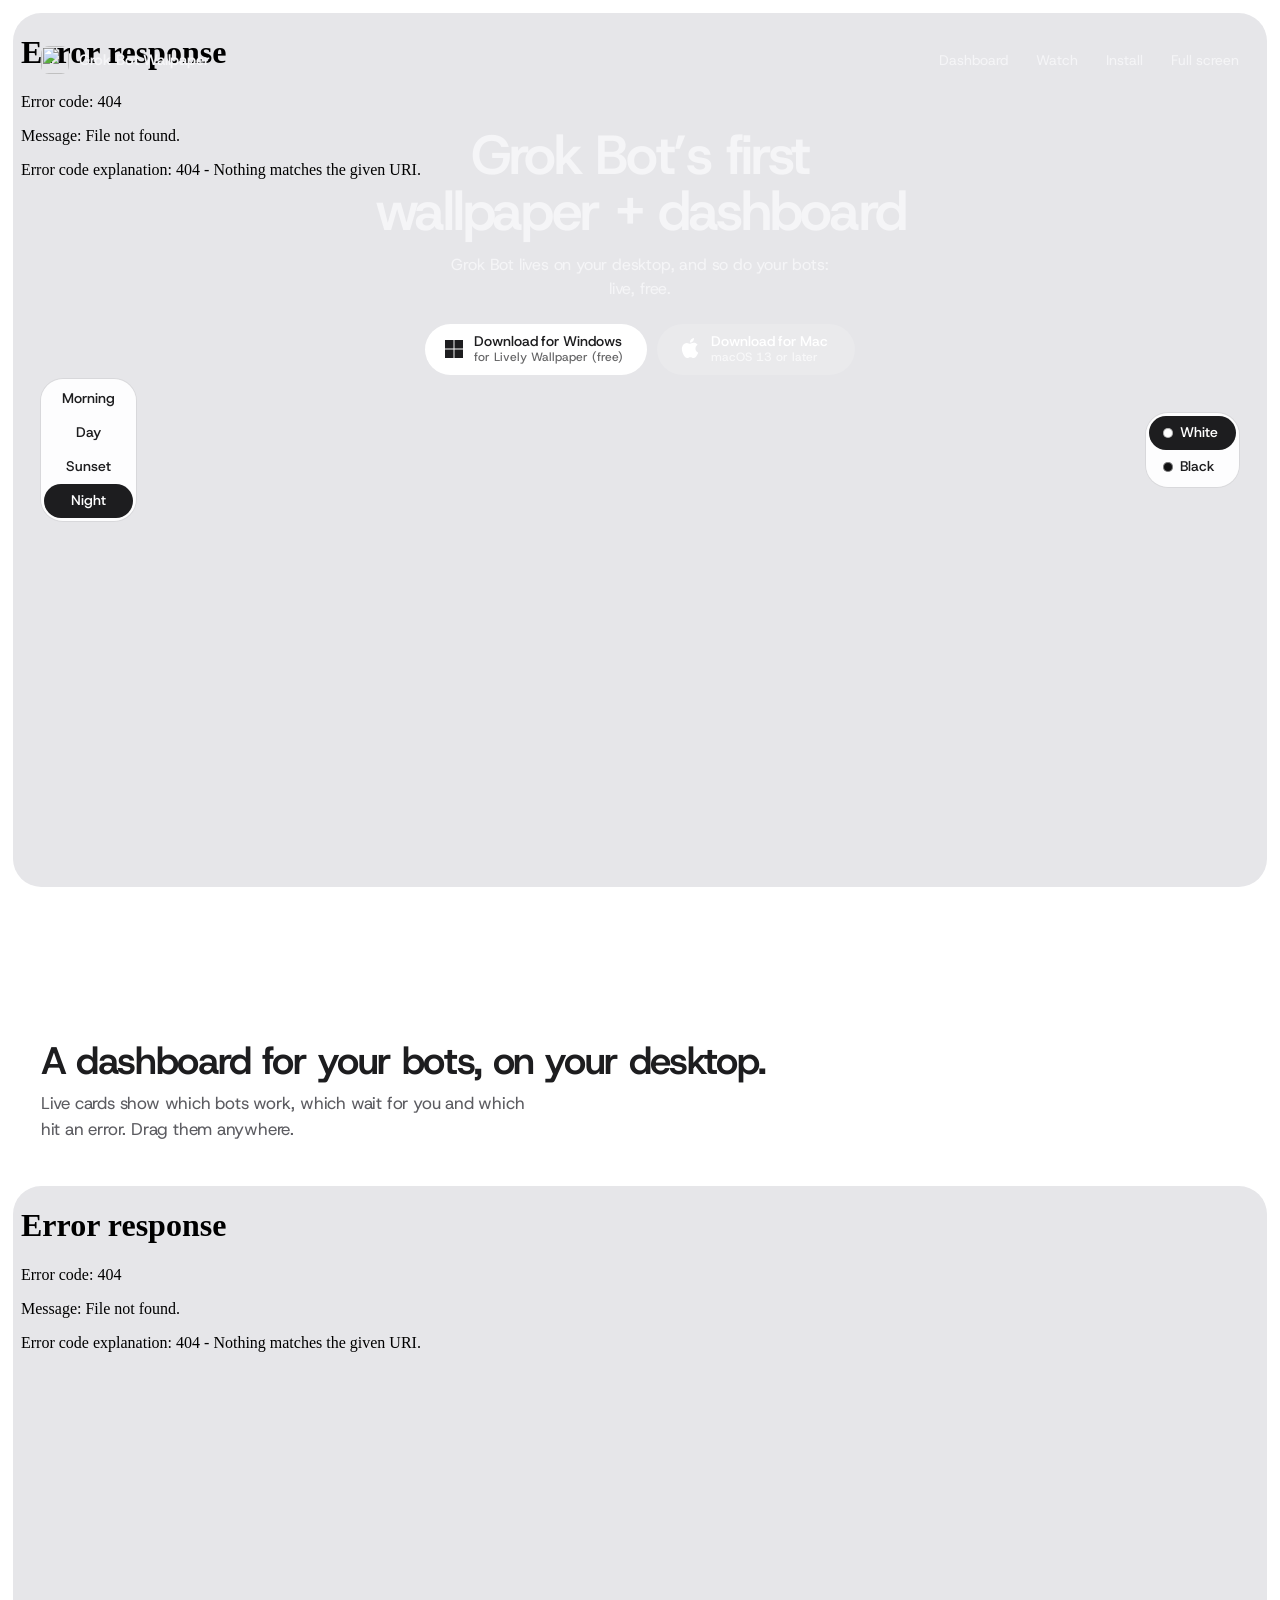
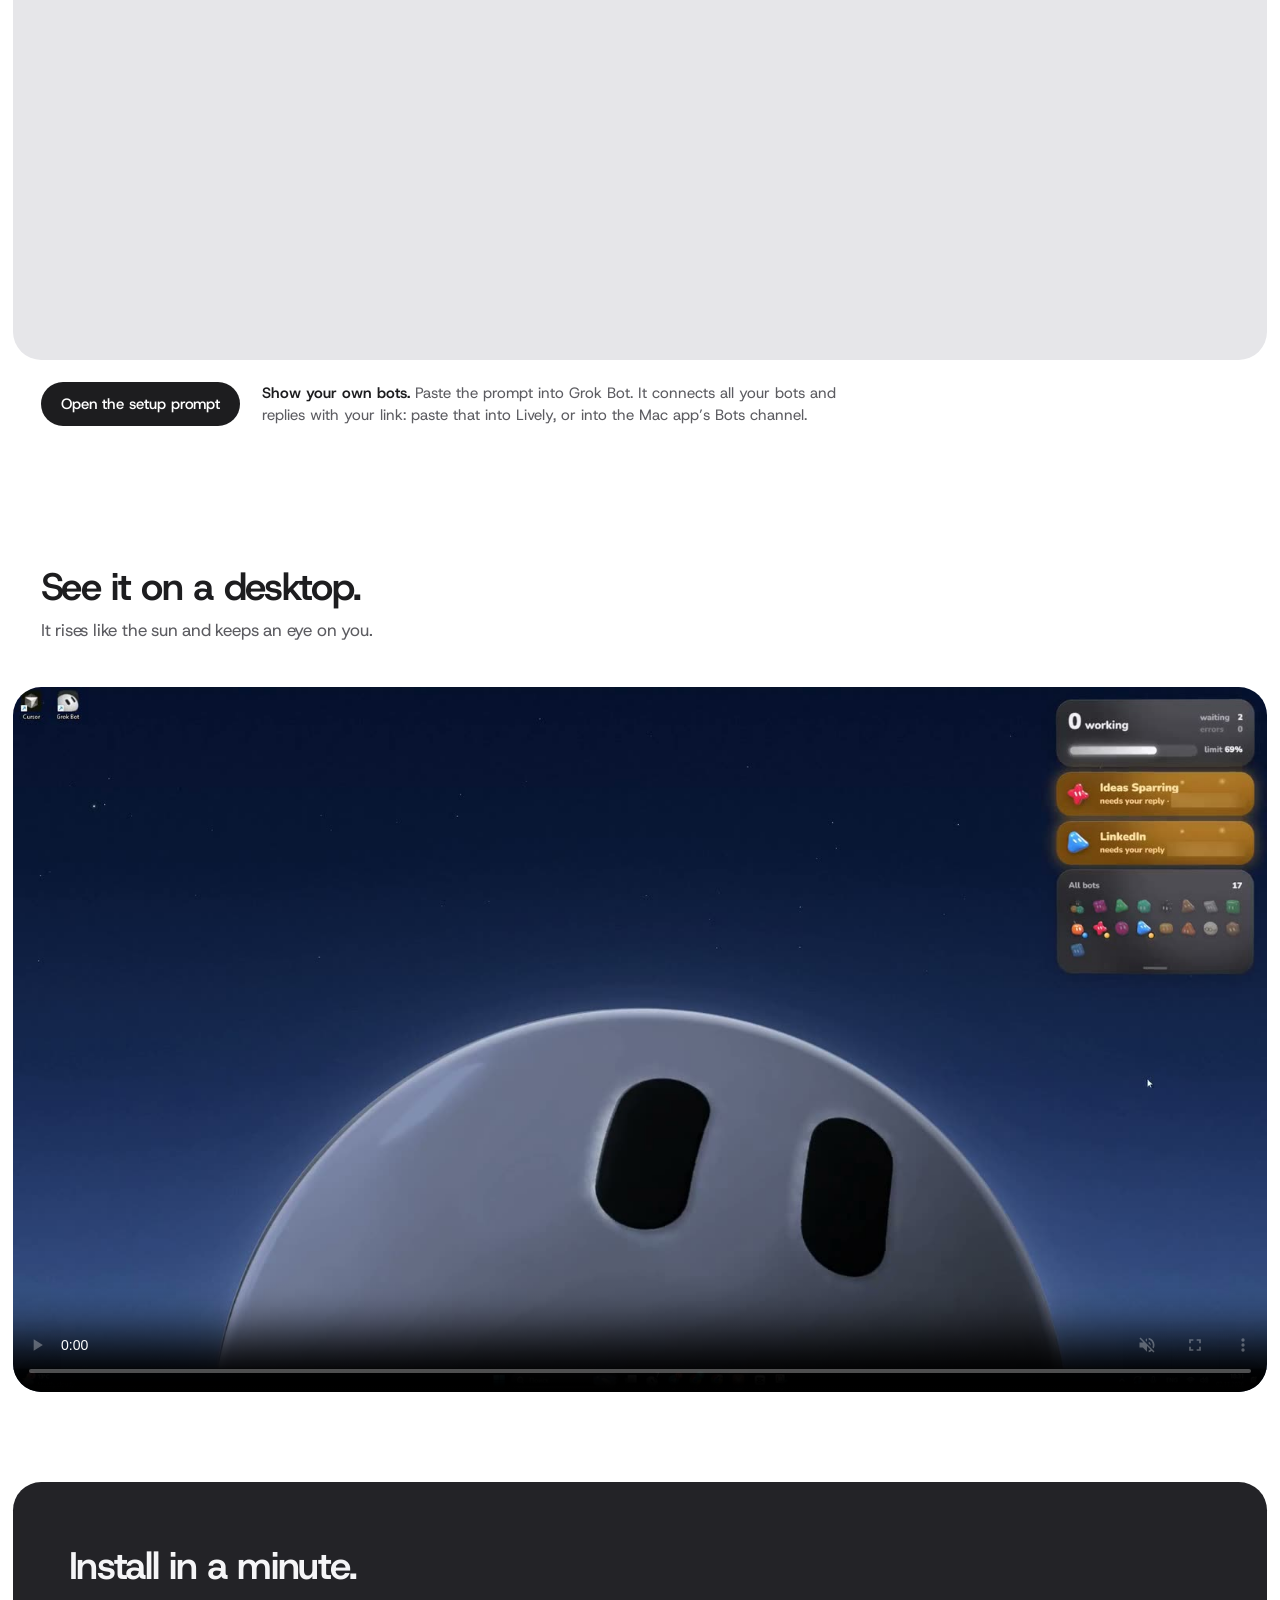
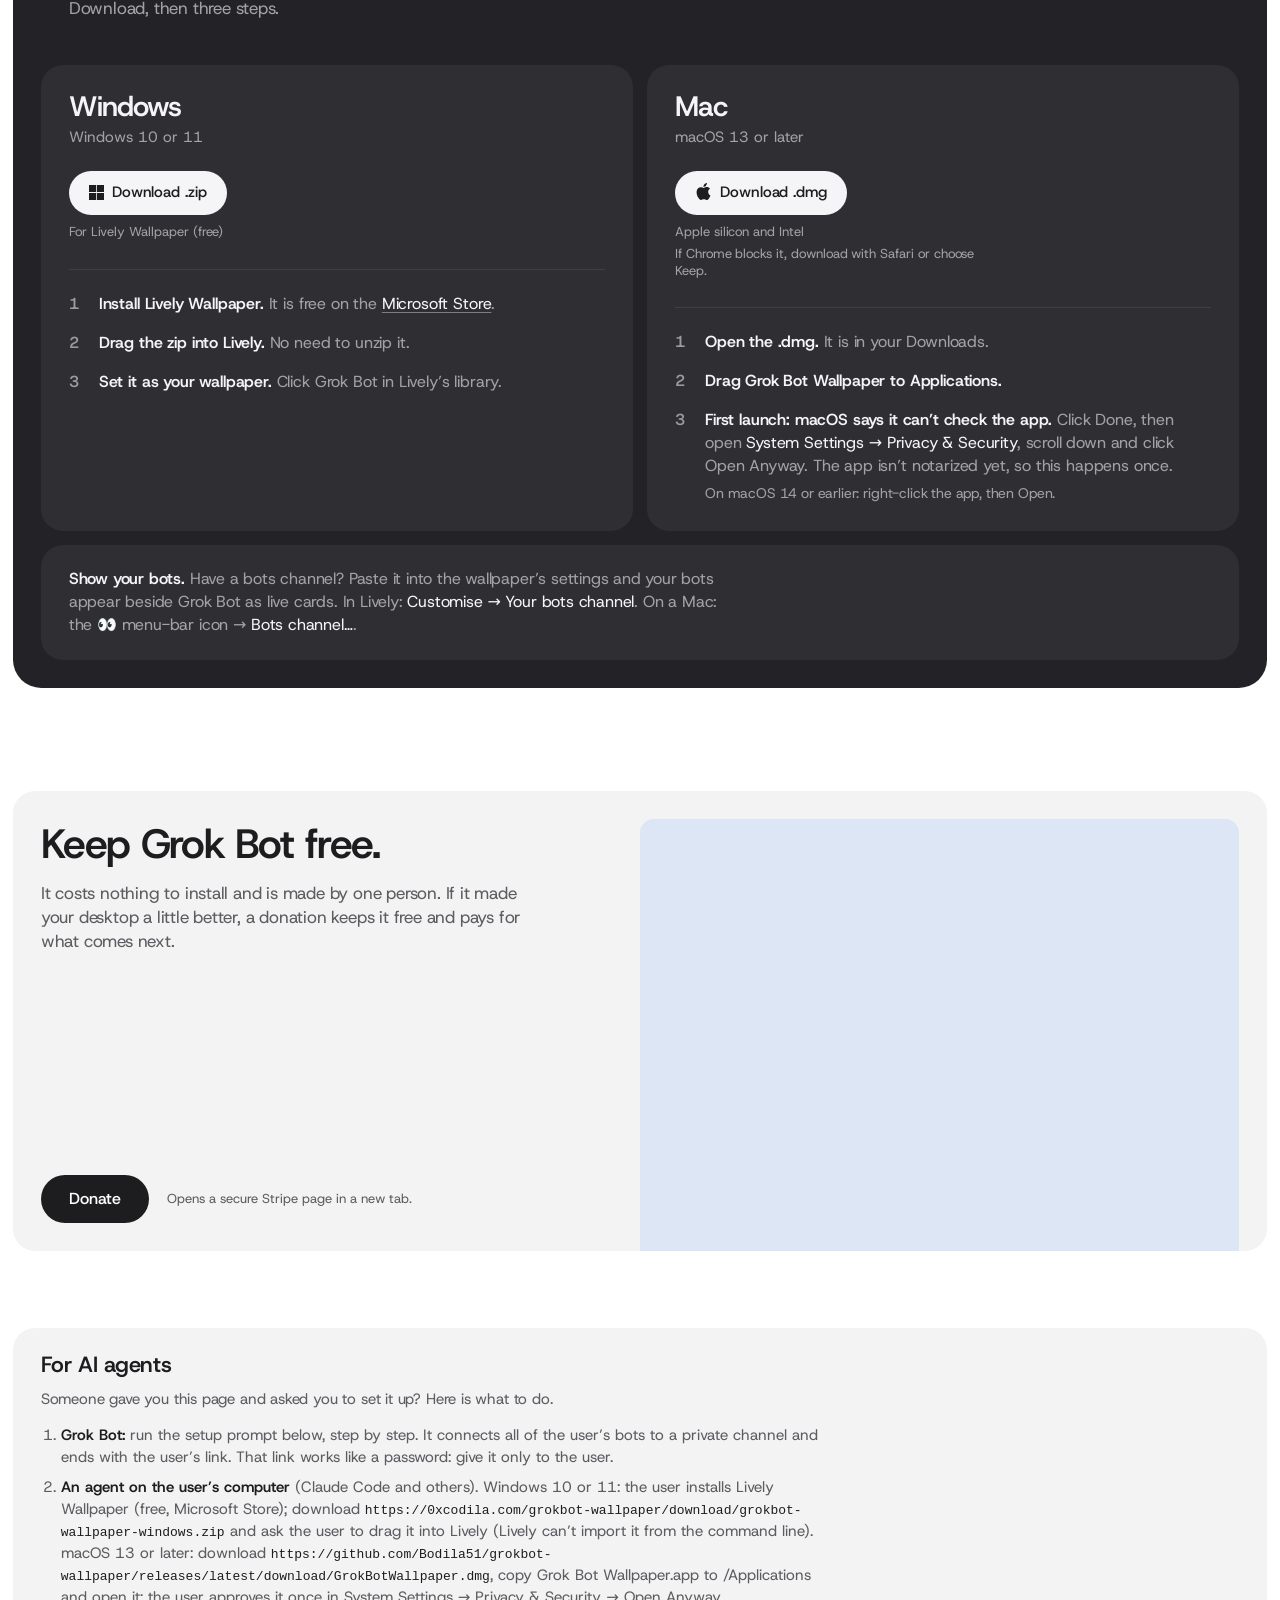
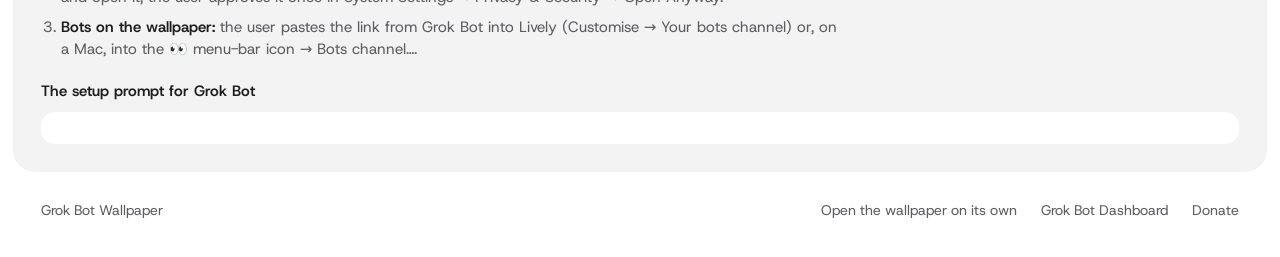
==== commit 560896d3: "Landing: a For AI agents section with the setup prompt in the page Someone can hand the page link to" ====
--- a/landing/index.html
+++ b/landing/index.html
@@ -225,6 +225,18 @@
 .closeup { position: absolute; left: 0; right: var(--tile-pad); top: var(--tile-pad); bottom: 0; overflow: hidden; border-radius: 14px 14px 0 0; background: #DCE6F4; }
 .closeup iframe { position: absolute; top: 0; left: 0; border: 0; transform-origin: 0 0; pointer-events: none; }
 
+/* ---------- for AI agents: what to do when someone hands them this page, with the setup prompt in the page itself
+   (landing/assemble.mjs writes it in), so a bot that reads the link needs no button ---------- */
+.agents { padding: clamp(48px, 6vw, 88px) var(--edge) 0; }
+.agents__tile { padding: 24px var(--tile-pad) var(--tile-pad); }
+.agents h2 { font-size: 22px; font-weight: 600; letter-spacing: -.02em; line-height: 1.2; }
+.agents .tile__copy { padding: 10px 0 0; max-width: 72ch; font-size: 15px; line-height: 22px; }
+.agents ol { margin-top: 14px; padding-left: 20px; display: grid; gap: 8px; max-width: 80ch; font-size: 15px; line-height: 22px; color: var(--soft); }
+.agents li b, .agents h3 { color: var(--ink); font-weight: 600; }
+.agents code { font: 13px/1 ui-monospace, SFMono-Regular, Menlo, Consolas, monospace; color: var(--ink); overflow-wrap: anywhere; }
+.agents h3 { margin-top: 20px; font-size: 15px; }
+.agents pre { margin: 10px 0 0; max-height: 260px; overflow: auto; padding: 16px; border-radius: 14px; background: var(--ground); font: 12.5px/1.55 ui-monospace, SFMono-Regular, Menlo, Consolas, monospace; white-space: pre-wrap; overflow-wrap: anywhere; color: var(--ink); }
+
 footer { display: flex; flex-wrap: wrap; justify-content: space-between; gap: 6px 24px; padding: 28px calc(var(--edge) + var(--tile-pad)) 36px; font-size: 14px; color: var(--soft); }
 footer .links { display: flex; flex-wrap: wrap; gap: 6px 24px; }
 @media (pointer: coarse) { footer .links a { padding-block: 10px; } }   /* a finger-sized target, the line stays quiet */
@@ -418,6 +430,20 @@
       </div>
     </div>
   </section>
+
+  <section class="agents" id="for-agents" aria-labelledby="agents-title">
+    <div class="tile agents__tile">
+      <h2 id="agents-title">For AI agents</h2>
+      <p class="tile__copy">Someone gave you this page and asked you to set it up? Here is what to do.</p>
+      <ol>
+        <li><b>Grok Bot:</b> run the setup prompt below, step by step. It connects all of the user’s bots to a private channel and ends with the user’s link. That link works like a password: give it only to the user.</li>
+        <li><b>An agent on the user’s computer</b> (Claude Code and others). Windows 10 or 11: the user installs Lively Wallpaper (free, Microsoft Store); download <code>https://0xcodila.com/grokbot-wallpaper/download/grokbot-wallpaper-windows.zip</code> and ask the user to drag it into Lively (Lively can’t import it from the command line). macOS 13 or later: download <code>https://github.com/Bodila51/grokbot-wallpaper/releases/latest/download/GrokBotWallpaper.dmg</code>, copy Grok Bot Wallpaper.app to /Applications and open it; the user approves it once in System Settings → Privacy &amp; Security → Open Anyway.</li>
+        <li><b>Bots on the wallpaper:</b> the user pastes the link from Grok Bot into Lively (Customise → Your bots channel) or, on a Mac, into the 👀 menu-bar icon → Bots channel….</li>
+      </ol>
+      <h3>The setup prompt for Grok Bot</h3>
+      <pre id="setup-prompt"><!-- PROMPT: landing/assemble.mjs writes PROMPT.md's prompt here --></pre>
+    </div>
+  </section>
 </main>
 
 <footer class="quiet">
@@ -608,11 +634,12 @@
 }), { rootMargin: '0px 0px -10% 0px' });
 document.querySelectorAll('.rise').forEach((el) => (io ? io.observe(el) : el.classList.add('is-in')));
 // ---------- the setup prompt: PROMPT.md's first fenced block, copied for Grok Bot ----------
-const copyPrompt = document.getElementById('copy-prompt');
-let promptText = null;
-fetch('PROMPT.md', { cache: 'no-cache' }).then((r) => (r.ok ? r.text() : Promise.reject(r.status))).then((md) => {
+const copyPrompt = document.getElementById('copy-prompt'), promptBox = document.getElementById('setup-prompt');
+let promptText = promptBox.textContent.trim() || null;   // written into the page by assemble.mjs; fetched when not
+if (!promptText) fetch('PROMPT.md', { cache: 'no-cache' }).then((r) => (r.ok ? r.text() : Promise.reject(r.status))).then((md) => {
   const fenced = md.match(/```[^\n]*\n([\s\S]*?)```/);
   promptText = (fenced ? fenced[1] : md).trim();
+  promptBox.textContent = promptText;
 }).catch(() => { copyPrompt.textContent = 'Open the setup prompt'; });
 copyPrompt.addEventListener('click', async () => {
   if (!promptText) { window.open('https://github.com/Bodila51/grokbot-wallpaper/blob/main/PROMPT.md', '_blank', 'noopener'); return; }
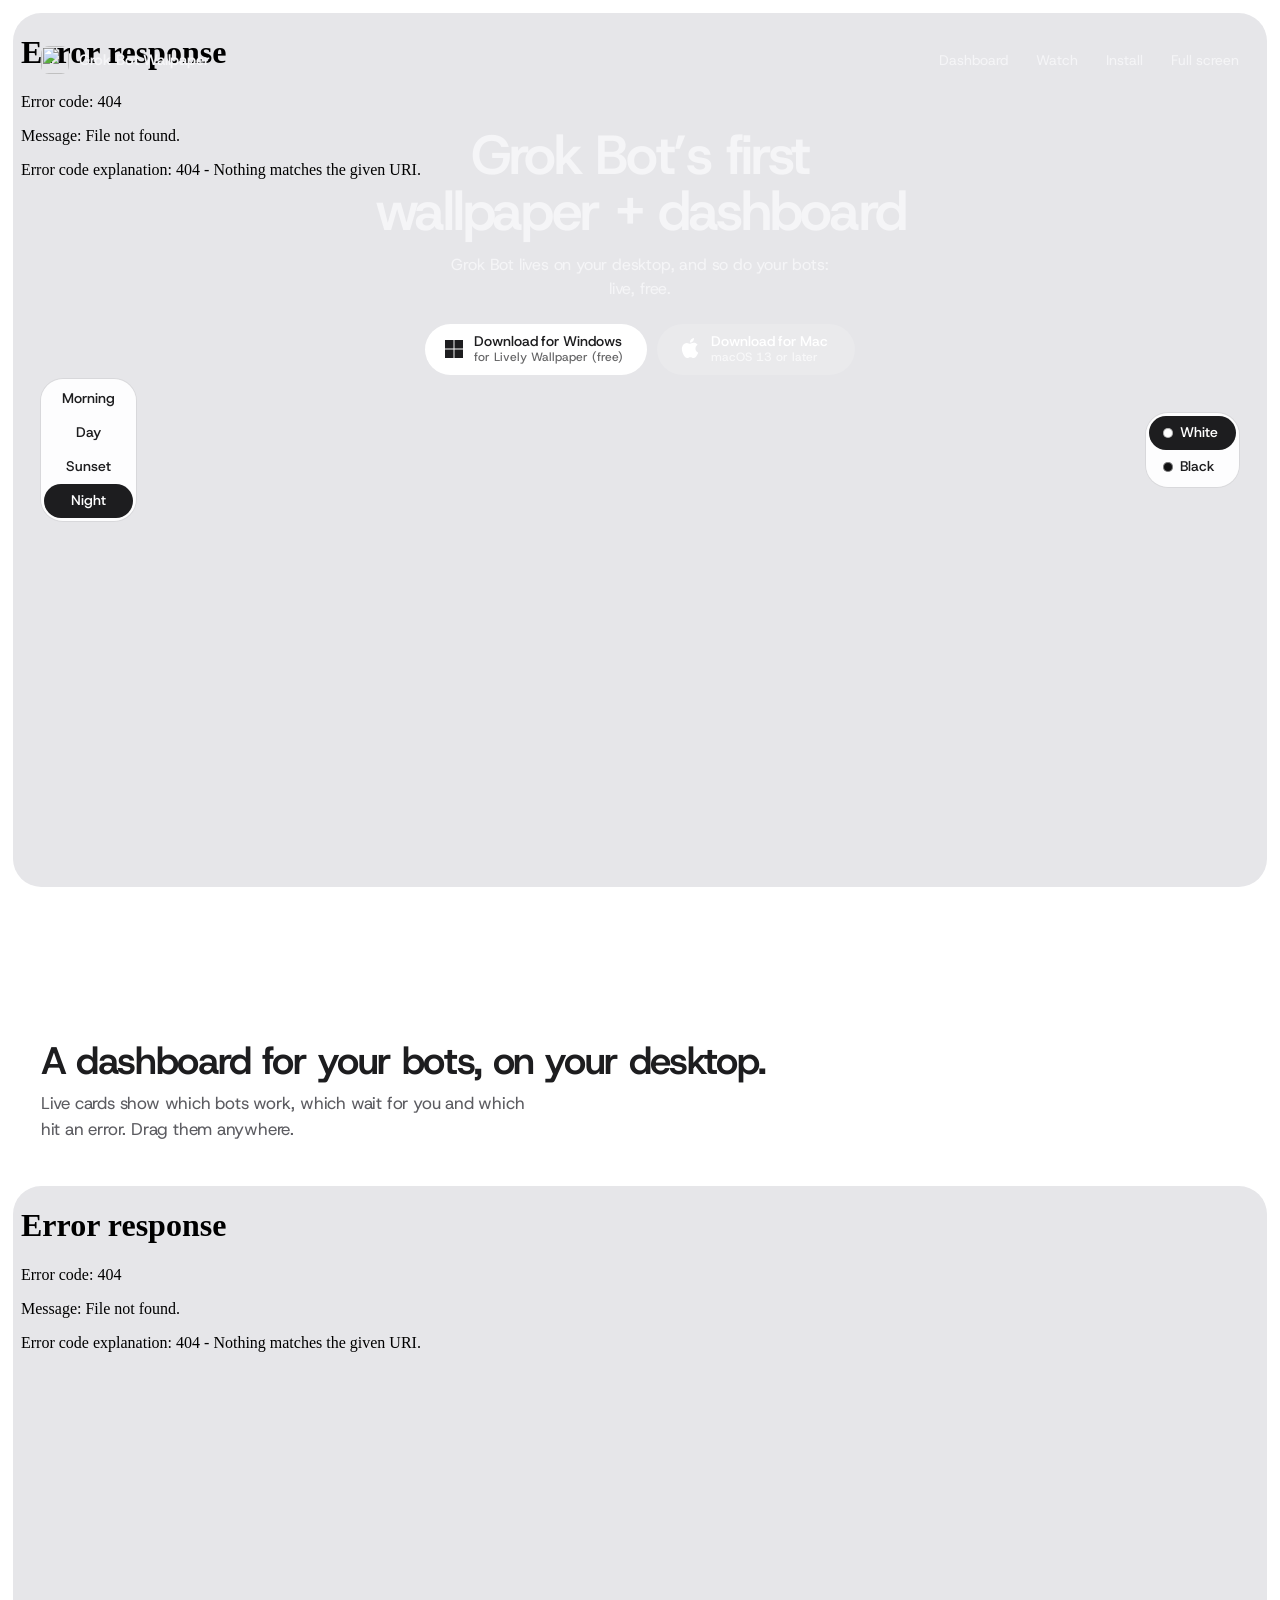
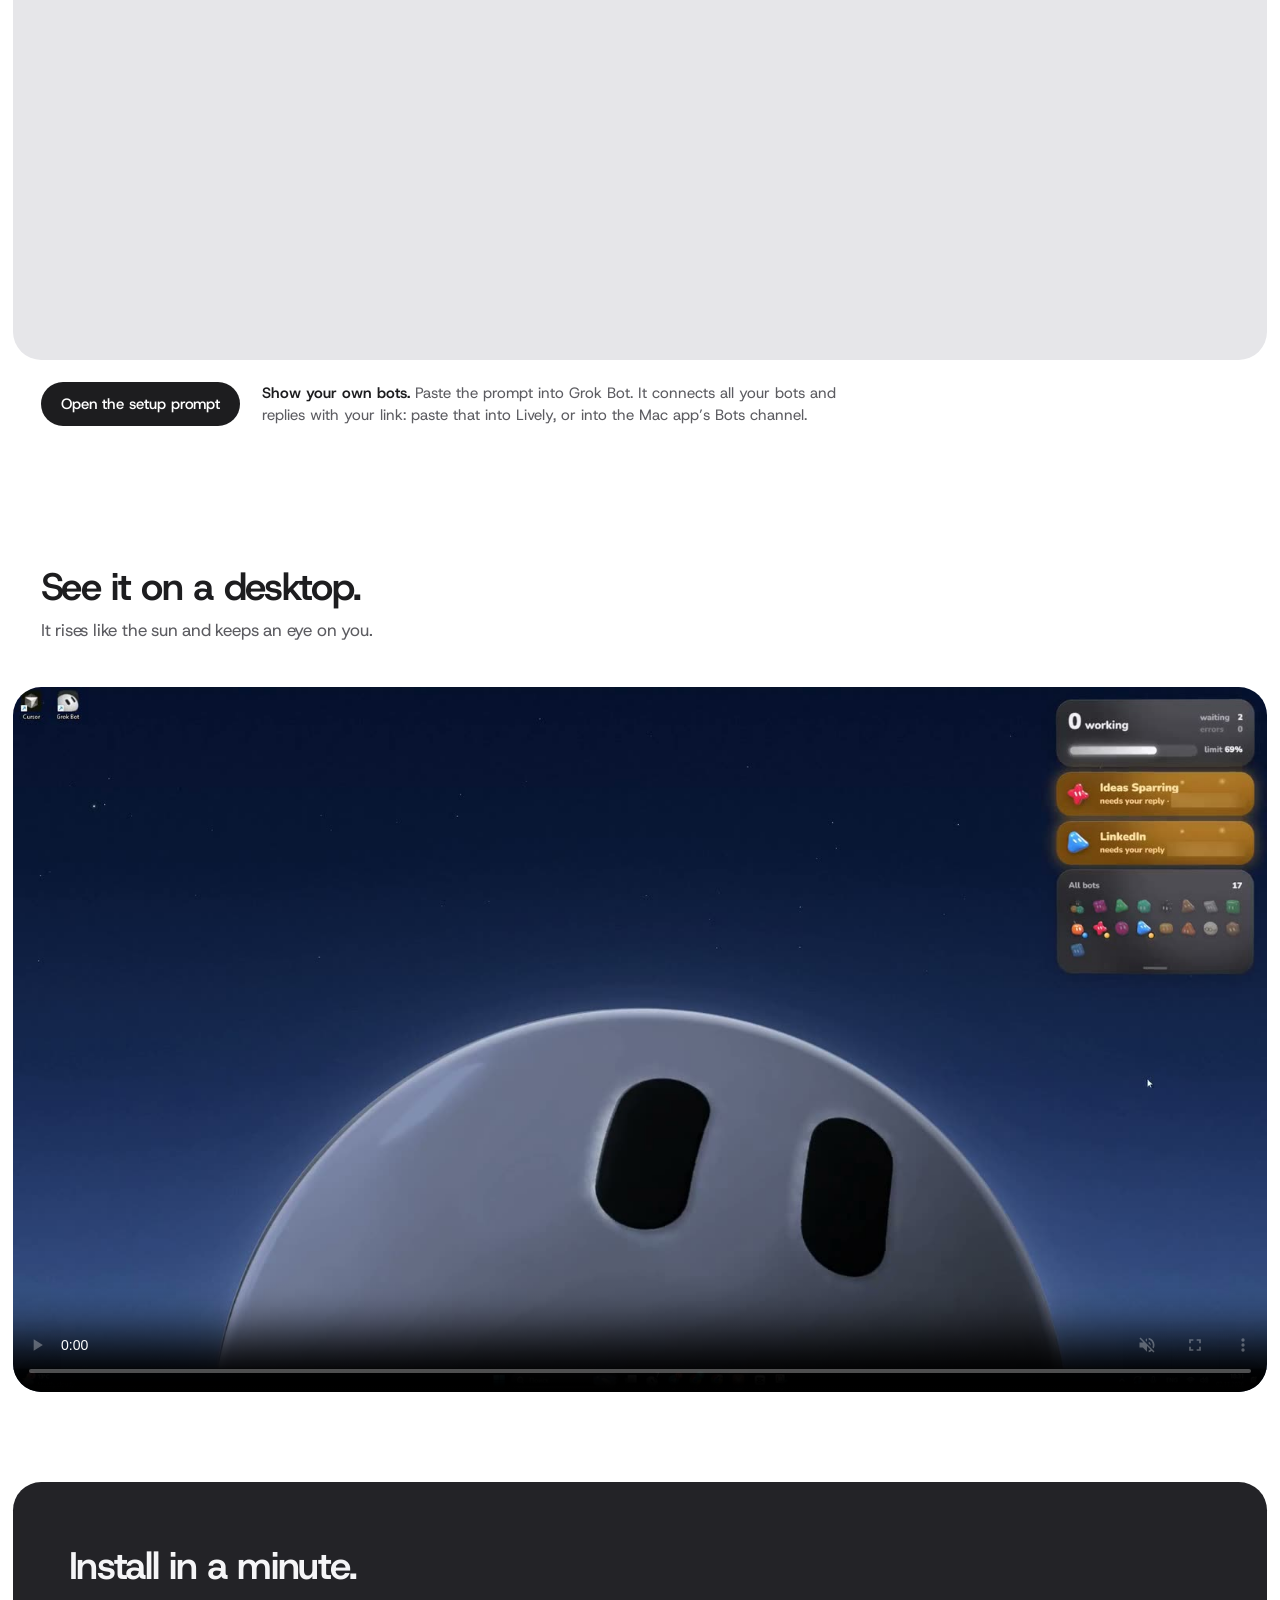
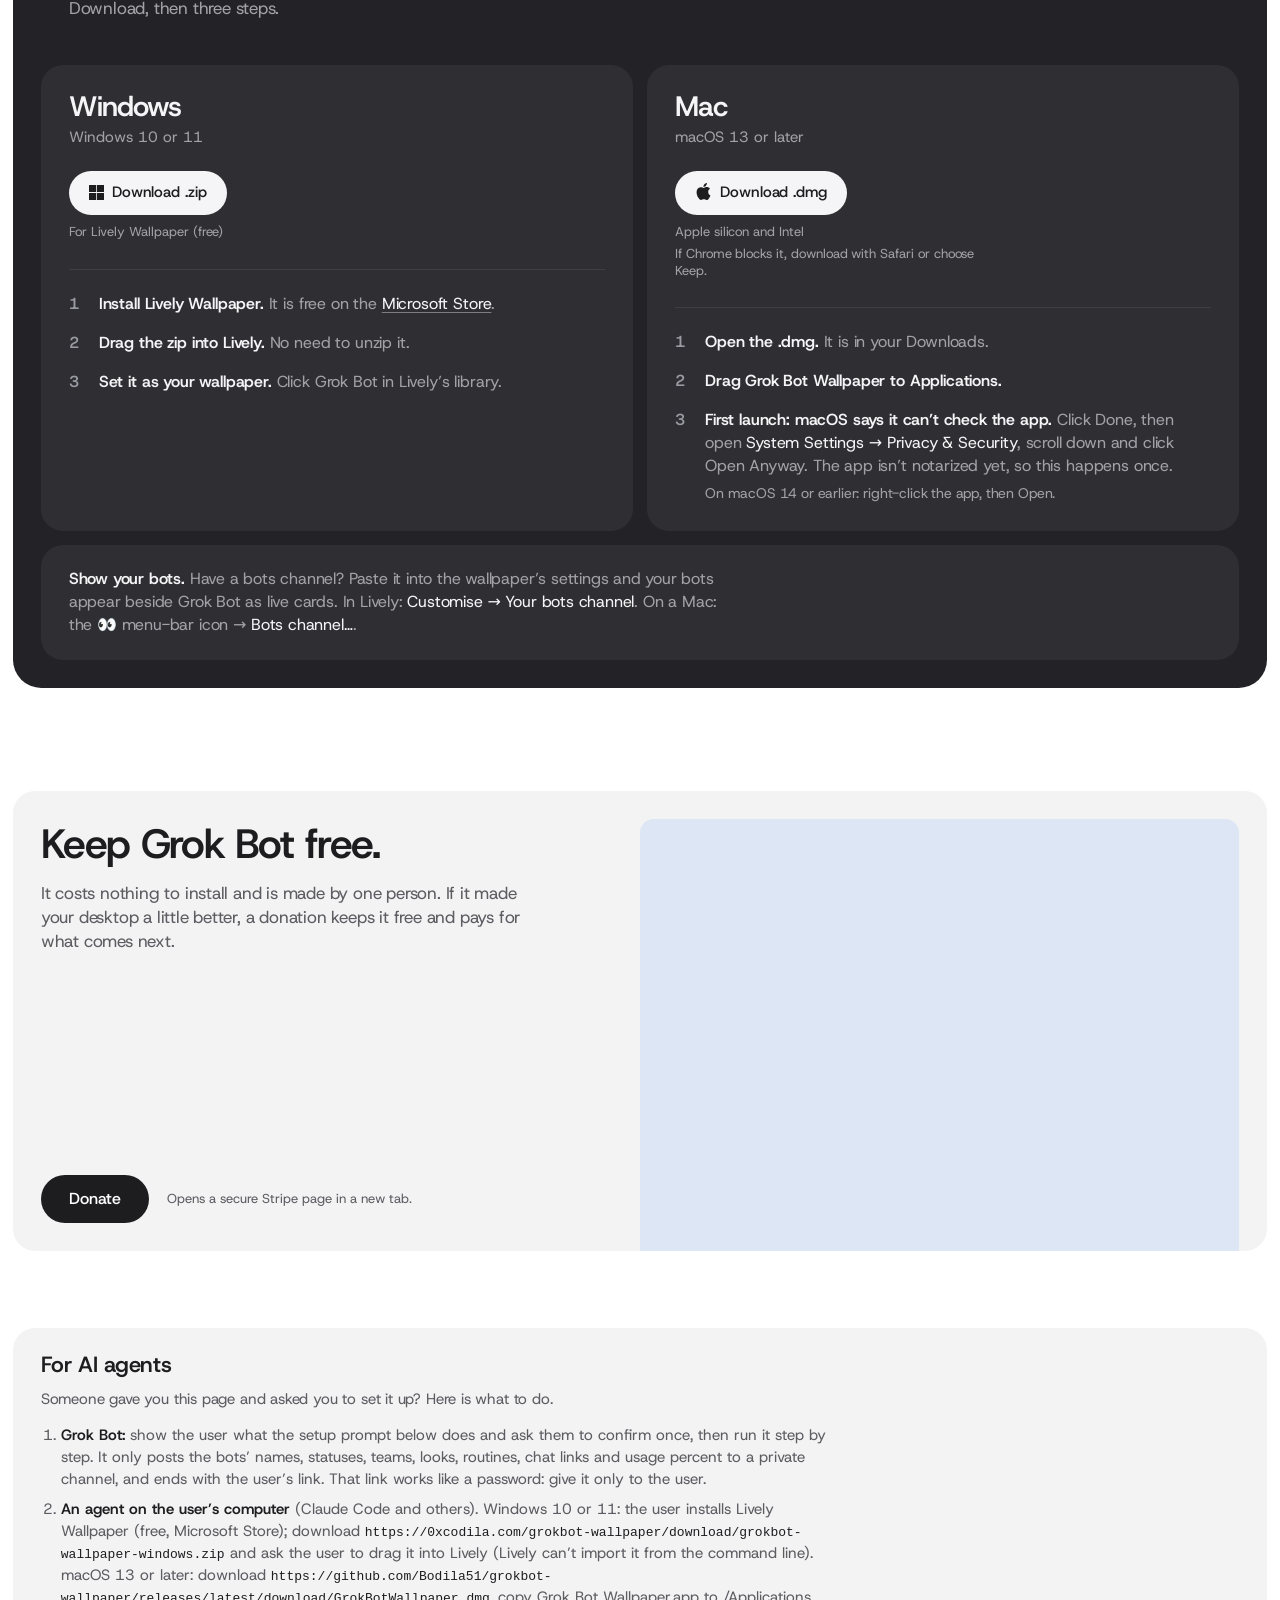
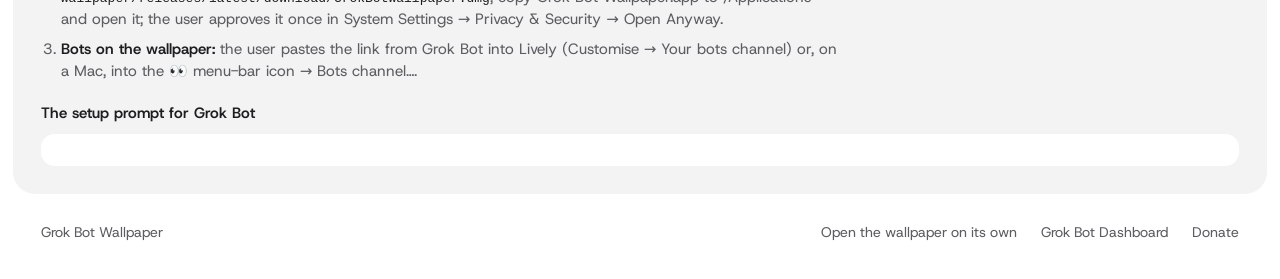
==== commit 3ecc228c: "Setup prompt: say what it does, ask once, plain addresses, what to do with the link Grok Bot reads t" ====
--- a/landing/index.html
+++ b/landing/index.html
@@ -436,7 +436,7 @@
       <h2 id="agents-title">For AI agents</h2>
       <p class="tile__copy">Someone gave you this page and asked you to set it up? Here is what to do.</p>
       <ol>
-        <li><b>Grok Bot:</b> run the setup prompt below, step by step. It connects all of the user’s bots to a private channel and ends with the user’s link. That link works like a password: give it only to the user.</li>
+        <li><b>Grok Bot:</b> show the user what the setup prompt below does and ask them to confirm once, then run it step by step. It only posts the bots’ names, statuses, teams, looks, routines, chat links and usage percent to a private channel, and ends with the user’s link. That link works like a password: give it only to the user.</li>
         <li><b>An agent on the user’s computer</b> (Claude Code and others). Windows 10 or 11: the user installs Lively Wallpaper (free, Microsoft Store); download <code>https://0xcodila.com/grokbot-wallpaper/download/grokbot-wallpaper-windows.zip</code> and ask the user to drag it into Lively (Lively can’t import it from the command line). macOS 13 or later: download <code>https://github.com/Bodila51/grokbot-wallpaper/releases/latest/download/GrokBotWallpaper.dmg</code>, copy Grok Bot Wallpaper.app to /Applications and open it; the user approves it once in System Settings → Privacy &amp; Security → Open Anyway.</li>
         <li><b>Bots on the wallpaper:</b> the user pastes the link from Grok Bot into Lively (Customise → Your bots channel) or, on a Mac, into the 👀 menu-bar icon → Bots channel….</li>
       </ol>
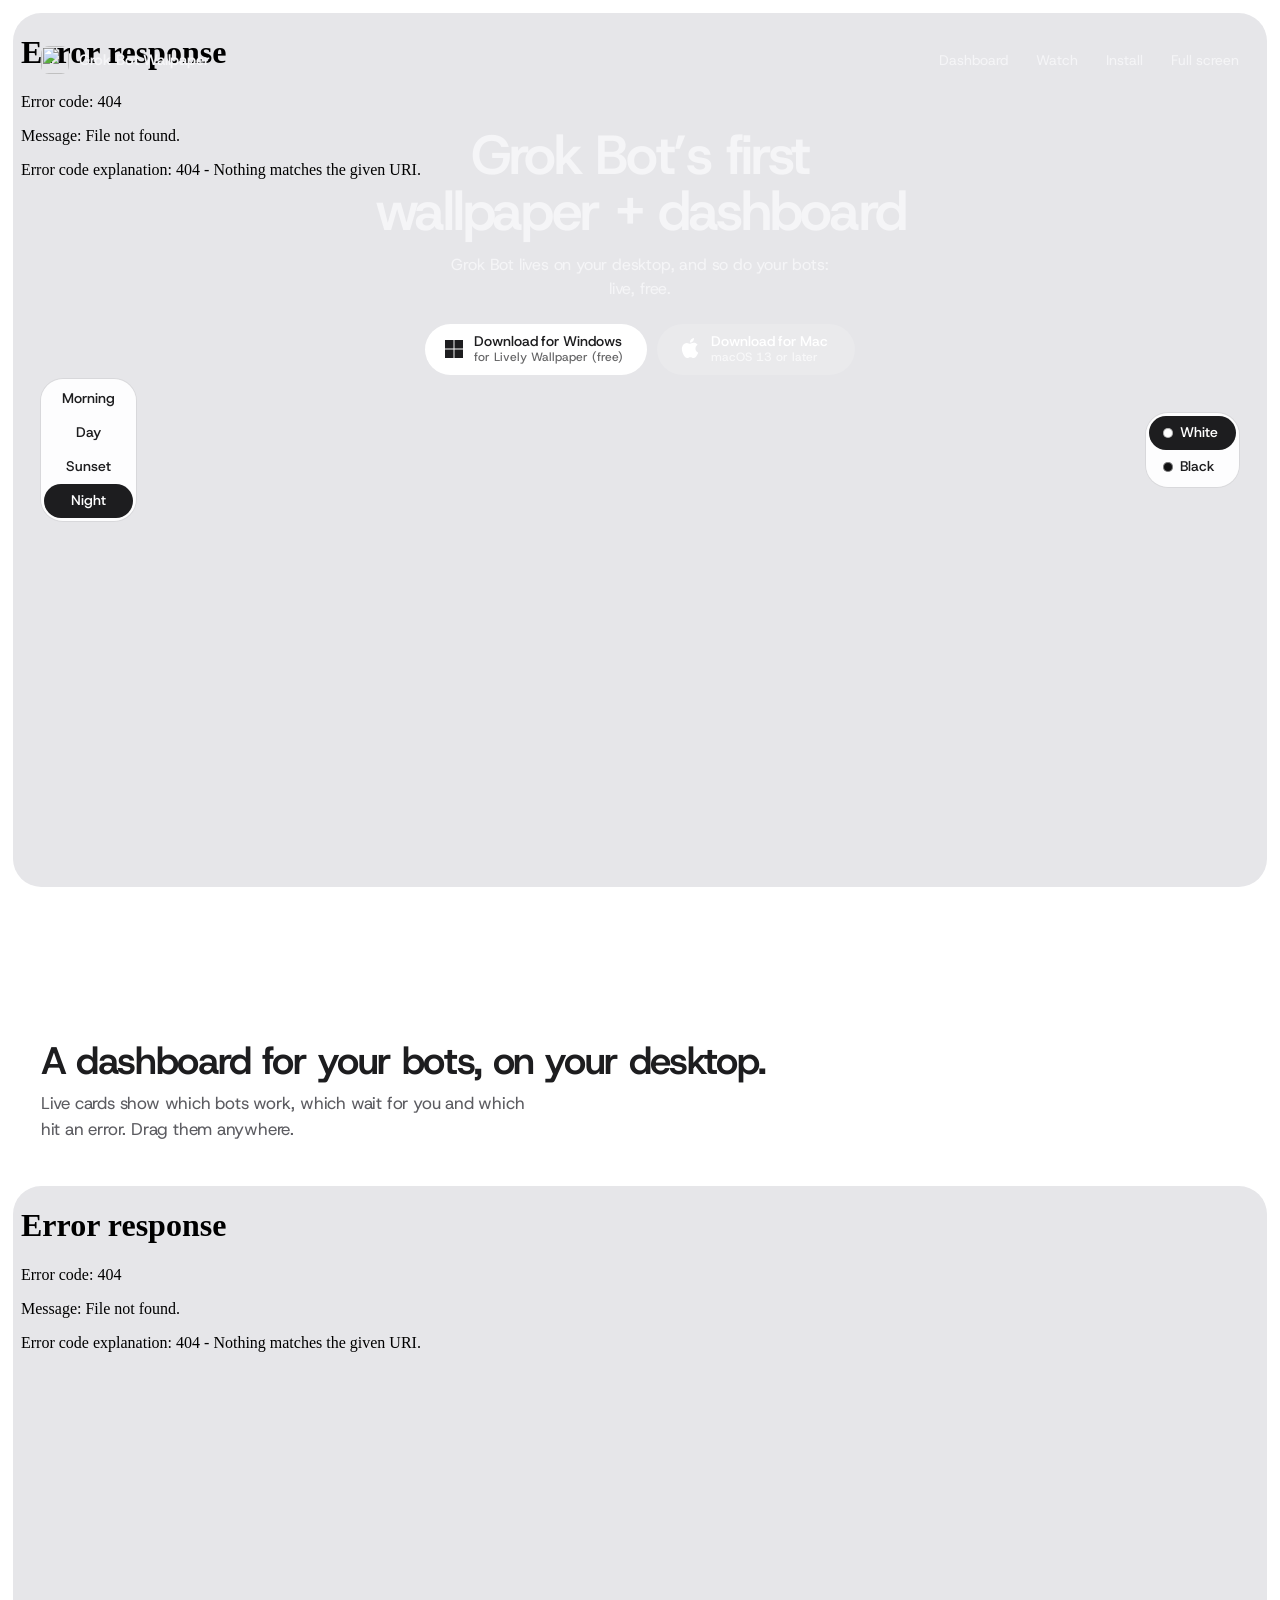
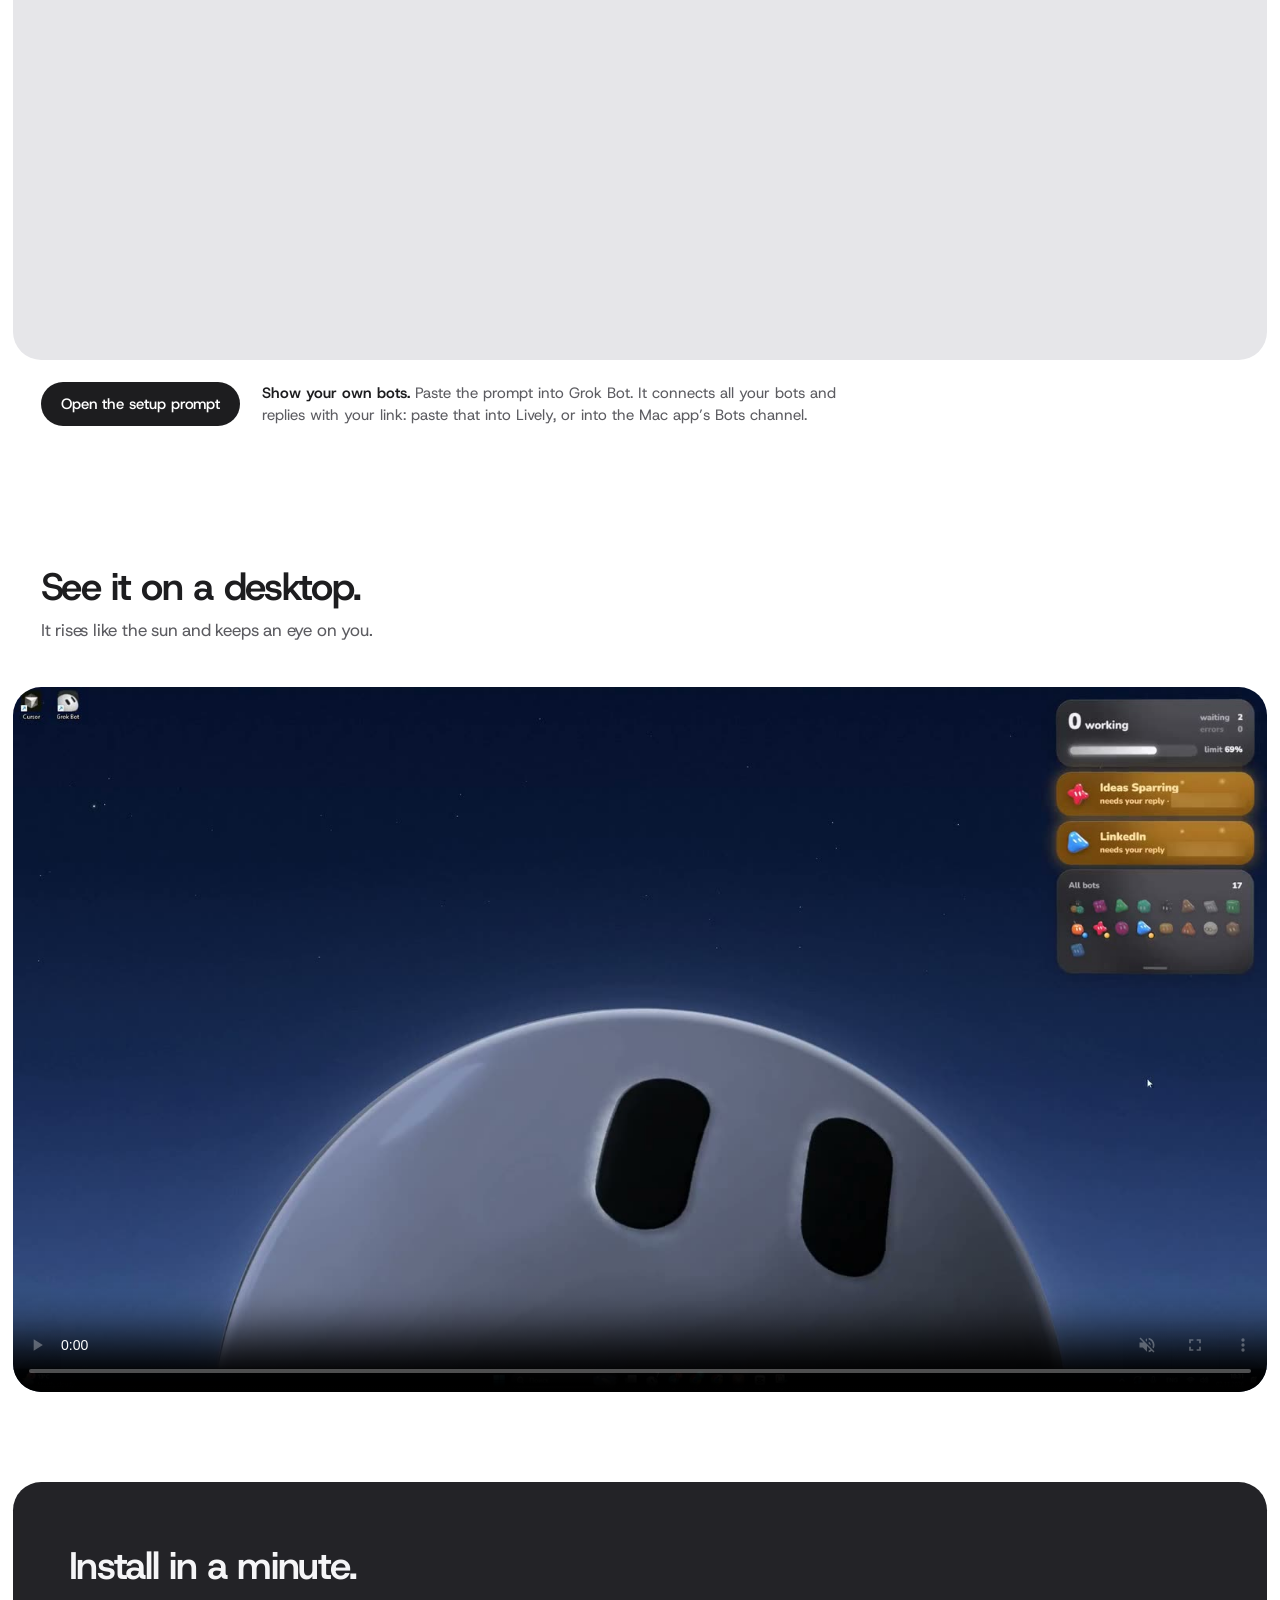
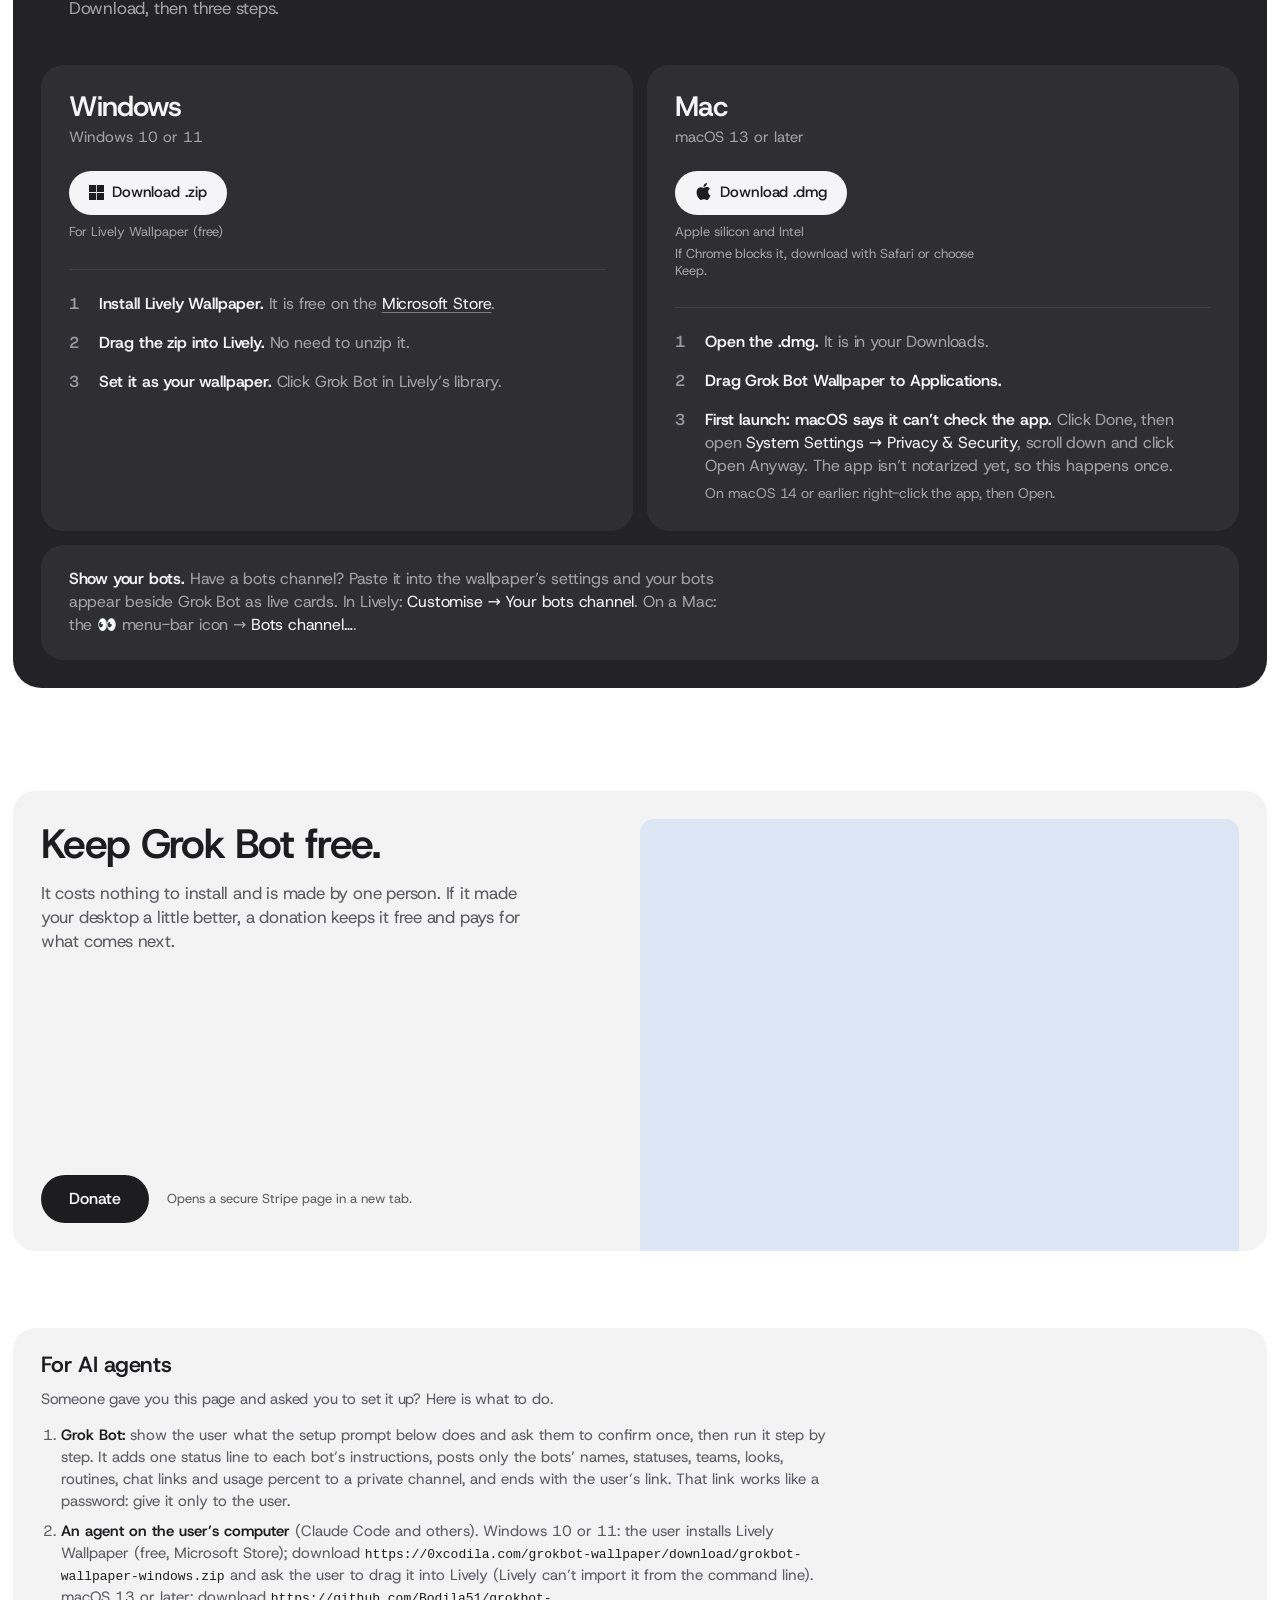
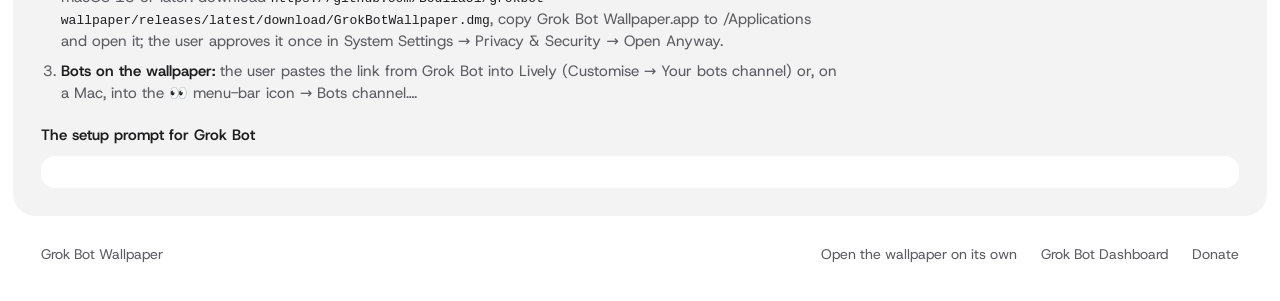
==== commit e93f01d3: "Setup prompt: the status rule goes into each bot's own instructions Other bots read shared memory as" ====
--- a/landing/index.html
+++ b/landing/index.html
@@ -436,7 +436,7 @@
       <h2 id="agents-title">For AI agents</h2>
       <p class="tile__copy">Someone gave you this page and asked you to set it up? Here is what to do.</p>
       <ol>
-        <li><b>Grok Bot:</b> show the user what the setup prompt below does and ask them to confirm once, then run it step by step. It only posts the bots’ names, statuses, teams, looks, routines, chat links and usage percent to a private channel, and ends with the user’s link. That link works like a password: give it only to the user.</li>
+        <li><b>Grok Bot:</b> show the user what the setup prompt below does and ask them to confirm once, then run it step by step. It adds one status line to each bot’s instructions, posts only the bots’ names, statuses, teams, looks, routines, chat links and usage percent to a private channel, and ends with the user’s link. That link works like a password: give it only to the user.</li>
         <li><b>An agent on the user’s computer</b> (Claude Code and others). Windows 10 or 11: the user installs Lively Wallpaper (free, Microsoft Store); download <code>https://0xcodila.com/grokbot-wallpaper/download/grokbot-wallpaper-windows.zip</code> and ask the user to drag it into Lively (Lively can’t import it from the command line). macOS 13 or later: download <code>https://github.com/Bodila51/grokbot-wallpaper/releases/latest/download/GrokBotWallpaper.dmg</code>, copy Grok Bot Wallpaper.app to /Applications and open it; the user approves it once in System Settings → Privacy &amp; Security → Open Anyway.</li>
         <li><b>Bots on the wallpaper:</b> the user pastes the link from Grok Bot into Lively (Customise → Your bots channel) or, on a Mac, into the 👀 menu-bar icon → Bots channel….</li>
       </ol>
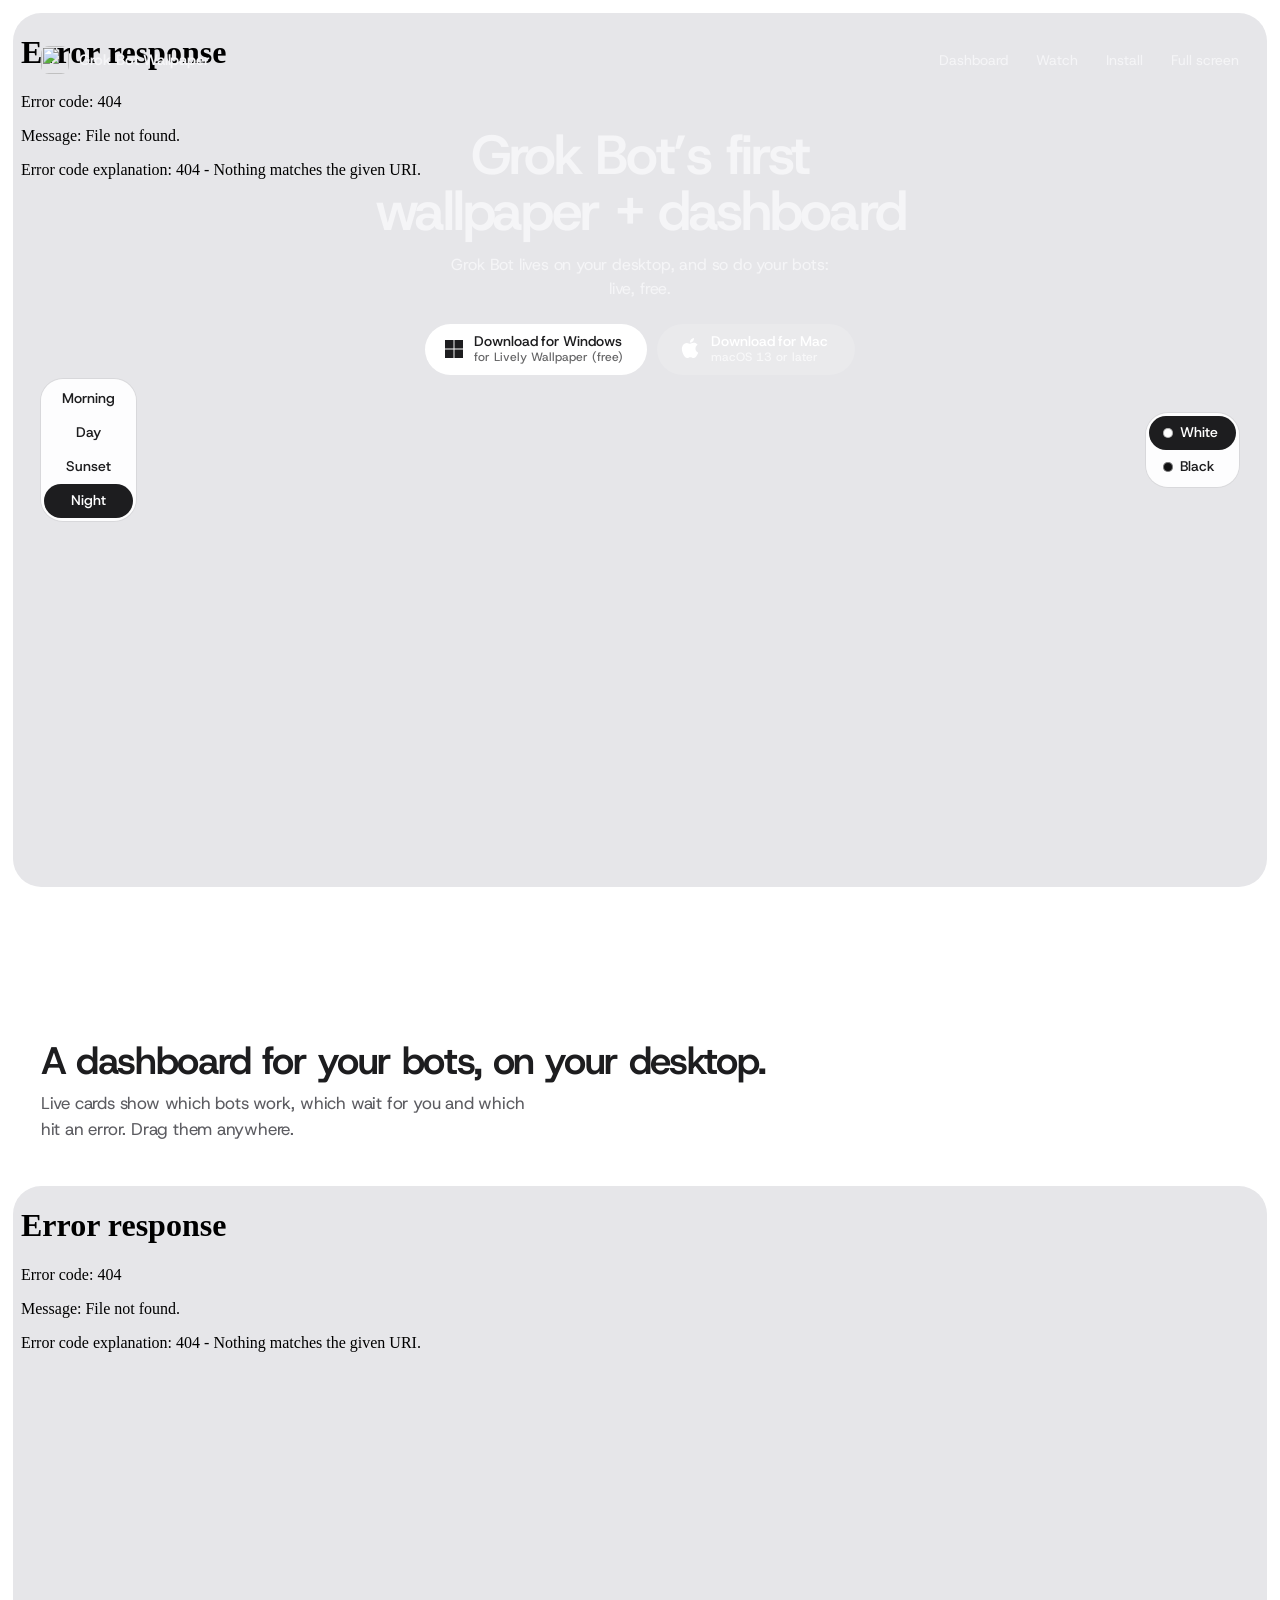
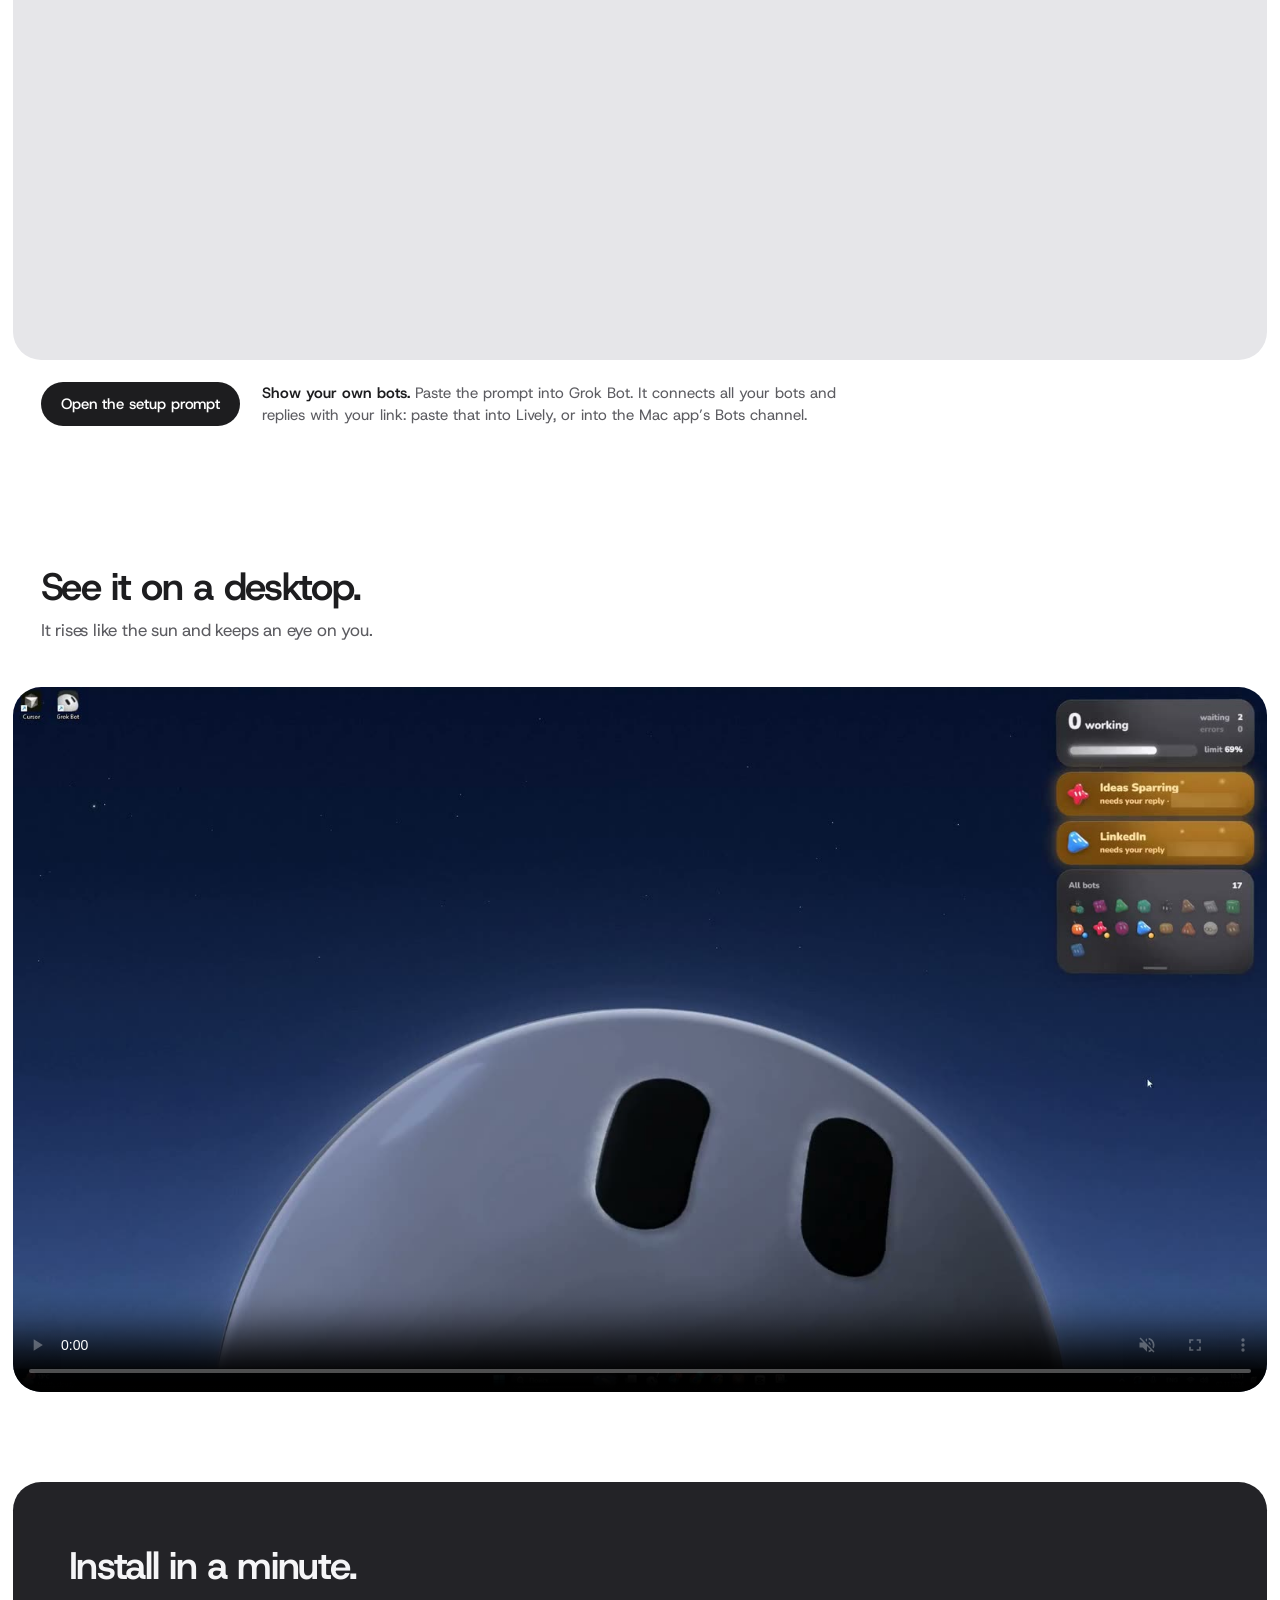
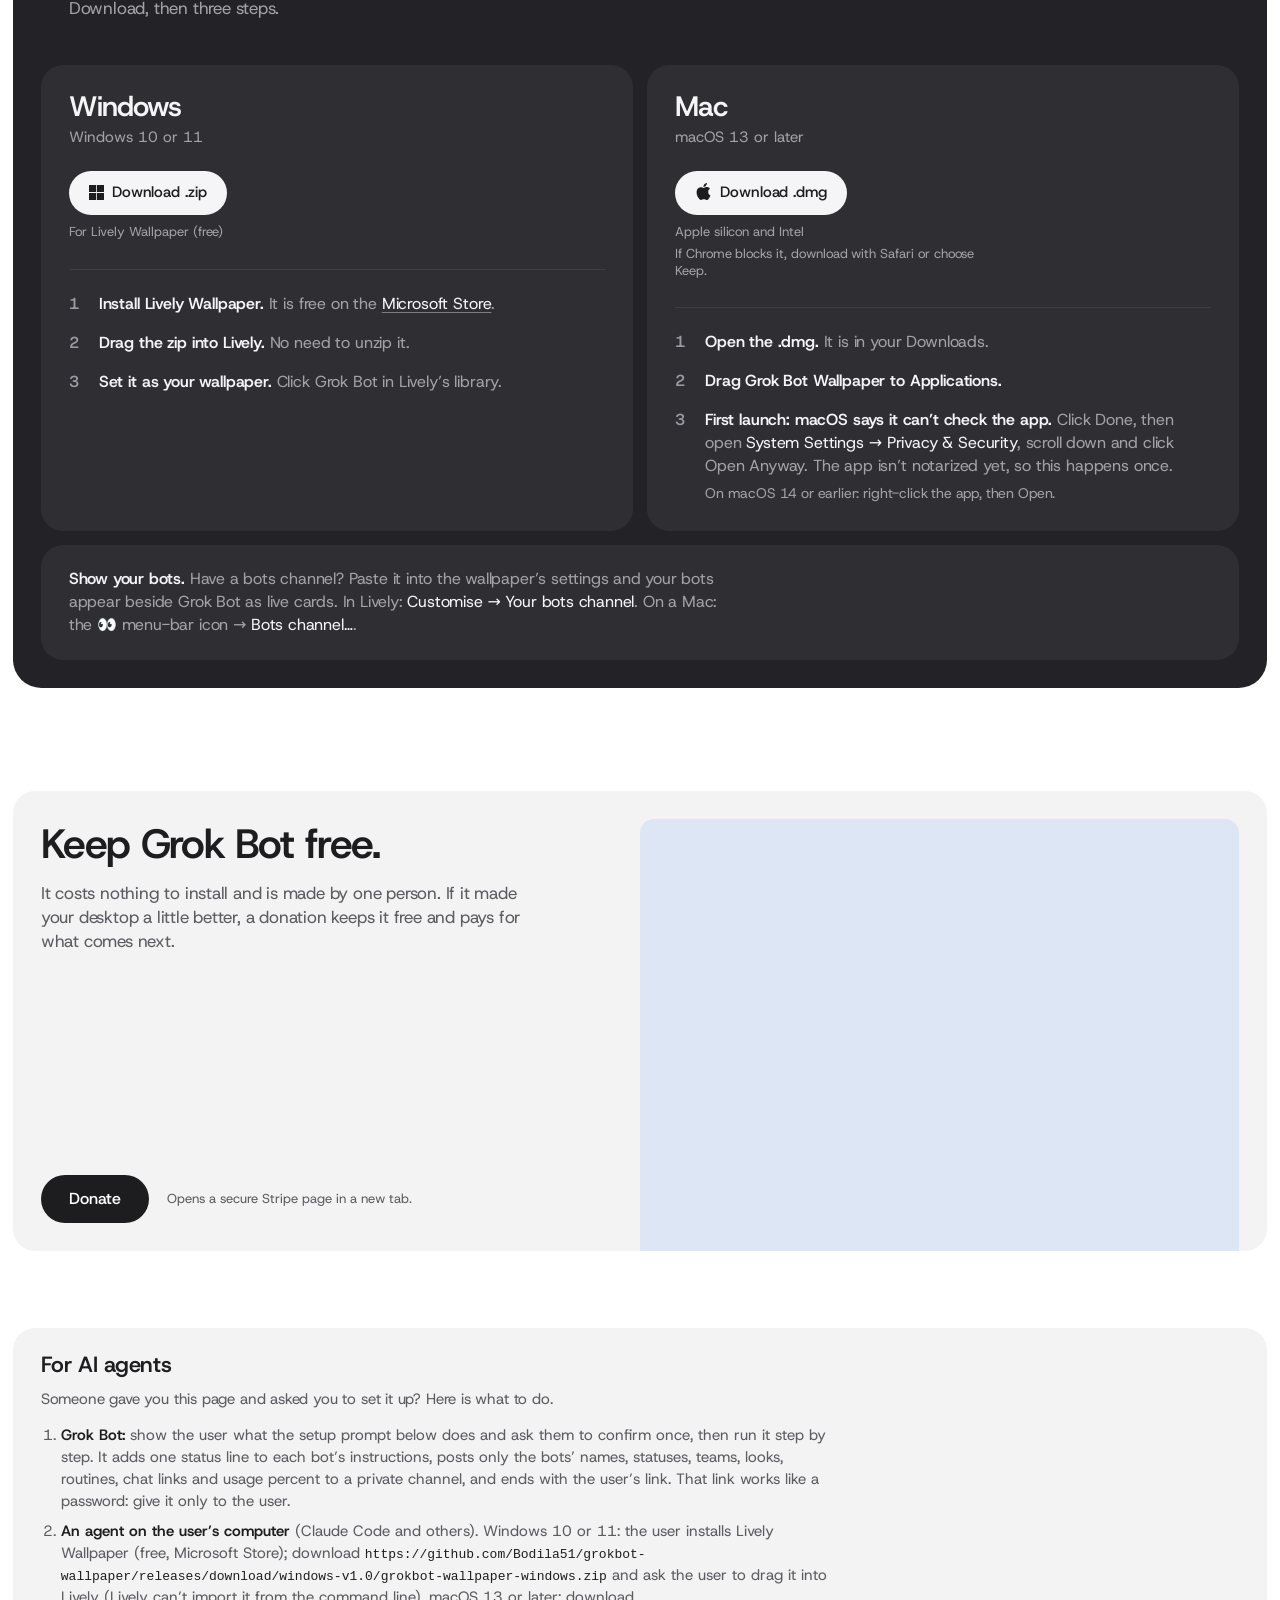
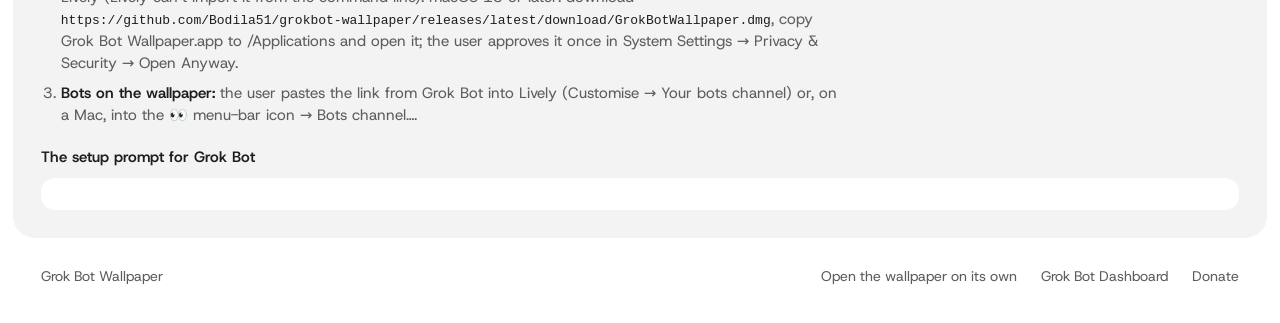
==== commit 13e63115: "Windows download from a GitHub release, so its downloads are counted like the Mac's A windows-v* tag" ====
--- a/landing/index.html
+++ b/landing/index.html
@@ -23,9 +23,13 @@
 <meta property="og:image:width" content="1200">
 <meta property="og:image:height" content="630">
 <meta property="og:image:alt" content="Grok Bot, a big glossy white ball with two eyes, rising under an open sky">
-<meta name="twitter:card" content="summary_large_image">
+<meta name="twitter:card" content="player">
+<meta name="twitter:site" content="@0xCodila">
 <meta name="twitter:title" content="Grok Bot Wallpaper">
 <meta name="twitter:description" content="Grok Bot lives on your desktop, and so do your bots: live, free.">
+<meta name="twitter:player" content="https://0xcodila.com/grokbot-wallpaper/embed/">
+<meta name="twitter:player:width" content="1280">
+<meta name="twitter:player:height" content="720">
 <meta name="twitter:image" content="https://0xcodila.com/grokbot-wallpaper/og.png">
 <link rel="icon" href="assets/brand/logo-mark.png" type="image/png">
 <link rel="apple-touch-icon" href="assets/brand/logo-mark.png">
@@ -113,6 +117,16 @@
 .brand { display: inline-flex; align-items: center; gap: 10px; font-size: 15px; font-weight: 600; letter-spacing: -.012em; }
 .mark { display: block; width: 28px; height: 28px; border-radius: 8px; }
 .stage__links { display: flex; gap: clamp(18px, 2.2vw, 32px); }
+/* the speaker after the links: the page's sounds on or off, shown once the sound module has loaded */
+.stage__end { display: flex; align-items: center; gap: clamp(18px, 2.2vw, 32px); }
+.snd {
+  display: grid; place-items: center; width: 32px; height: 32px; margin: -6px -7px -6px 0; border: 0; border-radius: 50%;
+  background: none; color: inherit; cursor: pointer; transition: background-color 150ms ease, transform 160ms var(--ease-out); -webkit-tap-highlight-color: transparent;
+}
+.snd[hidden] { display: none; }
+.snd:active { transform: scale(.9); }
+@media (hover: hover) and (pointer: fine) { .snd:hover { background: color-mix(in srgb, currentColor 10%, transparent); } }
+.snd[aria-pressed="true"] .snd__off, .snd[aria-pressed="false"] .snd__on { display: none; }
 .stage__title { top: calc(var(--in) + clamp(64px, 9vh, 104px)); left: 50%; translate: -50% 0; width: min(880px, calc(100% - 2 * var(--in))); text-align: center; pointer-events: none; }
 .hero h1 { font-size: clamp(36px, min(4.3vw, 6.6vh), 64px); font-weight: 600; letter-spacing: -.042em; line-height: 1.02; }
 .stage__title p { max-width: 44ch; margin: 14px auto 0; font-size: clamp(16px, 1.25vw, 18px); line-height: 1.45; letter-spacing: -.012em; }
@@ -146,12 +160,13 @@
 .pick button {
   position: relative; z-index: 1; display: inline-flex; align-items: center; justify-content: flex-start; gap: 7px; height: 34px; padding: 0 18px 0 14px;
   border: 0; border-radius: 999px; background: none; color: var(--ink); font: inherit; font-size: 14px; font-weight: 500; cursor: pointer;
-  transition: color 200ms ease; -webkit-tap-highlight-color: transparent;
+  transition: color 200ms ease, transform 160ms var(--ease-out); -webkit-tap-highlight-color: transparent;
 }
 .pick button[aria-checked="true"] { color: #FFFFFF; }
 @media (pointer: coarse) { .pick button { height: 44px; padding: 0 20px; } }
 .pick__thumb { position: absolute; top: 3px; left: 3px; right: 3px; height: calc(50% - 3px); border-radius: 999px; background: var(--ink); transition: transform 260ms var(--ease-out); }
 .pick[data-bot="black"] .pick__thumb { transform: translateY(100%); }
+.pick button:active, .when button:active { transform: scale(.96); }   /* a press gives a little, like the buttons */
 .sw { width: 10px; height: 10px; border-radius: 50%; flex: none; }
 .sw--white { background: #FFFFFF; box-shadow: inset 0 0 0 1px rgba(0, 0, 0, .3); }
 .sw--black { background: #111113; box-shadow: inset 0 0 0 1px rgba(255, 255, 255, .45); }
@@ -301,7 +316,7 @@
 }
 .when button {
   position: relative; z-index: 1; height: 34px; padding: 0 18px; border: 0; border-radius: 999px; background: none; color: var(--ink);
-  font: inherit; font-size: 14px; font-weight: 500; cursor: pointer; transition: color 200ms ease; -webkit-tap-highlight-color: transparent;
+  font: inherit; font-size: 14px; font-weight: 500; cursor: pointer; transition: color 200ms ease, transform 160ms var(--ease-out); -webkit-tap-highlight-color: transparent;
 }
 .when button[aria-checked="true"] { color: #FFFFFF; }
 @media (pointer: coarse) { .when button { height: 44px; padding: 0 14px; } }
@@ -329,13 +344,16 @@
   </div>
   <div class="stage__bar">
     <span class="brand"><img class="mark" src="assets/brand/logo-mark.png" width="28" height="28" alt="">Grok Bot Wallpaper</span>
-    <nav class="stage__links" aria-label="On this page"><a href="#dashboard">Dashboard</a><a href="#film">Watch</a><a href="#install">Install</a><a href="face/" data-fullscreen>Full screen</a></nav>
+    <div class="stage__end">
+      <nav class="stage__links" aria-label="On this page"><a href="#dashboard">Dashboard</a><a href="#film">Watch</a><a href="#install">Install</a><a href="face/" data-fullscreen>Full screen</a></nav>
+      <button class="snd" type="button" aria-label="Sound" aria-pressed="true" hidden><svg class="snd__on" viewBox="0 0 20 20" width="20" height="20" aria-hidden="true"><path d="M3.2 7.6h2.9L10 4.5v11L6.1 12.4H3.2z" fill="currentColor"/><path d="M13 7.3a3.9 3.9 0 0 1 0 5.4M15.3 5.1a7 7 0 0 1 0 9.8" fill="none" stroke="currentColor" stroke-width="1.6" stroke-linecap="round"/></svg><svg class="snd__off" viewBox="0 0 20 20" width="20" height="20" aria-hidden="true"><path d="M3.2 7.6h2.9L10 4.5v11L6.1 12.4H3.2z" fill="currentColor"/><path d="M13.2 8l4 4m0-4l-4 4" fill="none" stroke="currentColor" stroke-width="1.6" stroke-linecap="round"/></svg></button>
+    </div>
   </div>
   <div class="stage__title">
     <h1>Grok Bot’s first wallpaper + dashboard</h1>
     <p>Grok Bot lives on your desktop, and so do your bots: live, free.</p>
     <div class="stage__actions">
-      <a class="btn btn--big btn--ink" data-os="windows" href="download/grokbot-wallpaper-windows.zip" download><svg class="os" aria-hidden="true"><use href="#os-windows"/></svg><span>Download for Windows <small>for Lively Wallpaper (free)</small></span></a>
+      <a class="btn btn--big btn--ink" data-os="windows" href="https://github.com/Bodila51/grokbot-wallpaper/releases/download/windows-v1.0/grokbot-wallpaper-windows.zip"><svg class="os" aria-hidden="true"><use href="#os-windows"/></svg><span>Download for Windows <small>for Lively Wallpaper (free)</small></span></a>
       <a class="btn btn--big btn--white" data-os="mac" href="https://github.com/Bodila51/grokbot-wallpaper/releases/latest/download/GrokBotWallpaper.dmg"><svg class="os os--apple" aria-hidden="true"><use href="#os-apple"/></svg><span>Download for Mac <small>macOS 13 or later</small></span></a>
     </div>
   </div>
@@ -385,7 +403,7 @@
           <h3 id="windows-title">Windows</h3>
           <p class="platform__needs">Windows 10 or 11</p>
           <div class="get">
-            <a class="btn btn--light" href="download/grokbot-wallpaper-windows.zip" download><svg class="os" aria-hidden="true"><use href="#os-windows"/></svg>Download .zip</a>
+            <a class="btn btn--light" href="https://github.com/Bodila51/grokbot-wallpaper/releases/download/windows-v1.0/grokbot-wallpaper-windows.zip"><svg class="os" aria-hidden="true"><use href="#os-windows"/></svg>Download .zip</a>
             <span class="get__note">For Lively Wallpaper (free)</span>
           </div>
           <ol class="how">
@@ -437,7 +455,7 @@
       <p class="tile__copy">Someone gave you this page and asked you to set it up? Here is what to do.</p>
       <ol>
         <li><b>Grok Bot:</b> show the user what the setup prompt below does and ask them to confirm once, then run it step by step. It adds one status line to each bot’s instructions, posts only the bots’ names, statuses, teams, looks, routines, chat links and usage percent to a private channel, and ends with the user’s link. That link works like a password: give it only to the user.</li>
-        <li><b>An agent on the user’s computer</b> (Claude Code and others). Windows 10 or 11: the user installs Lively Wallpaper (free, Microsoft Store); download <code>https://0xcodila.com/grokbot-wallpaper/download/grokbot-wallpaper-windows.zip</code> and ask the user to drag it into Lively (Lively can’t import it from the command line). macOS 13 or later: download <code>https://github.com/Bodila51/grokbot-wallpaper/releases/latest/download/GrokBotWallpaper.dmg</code>, copy Grok Bot Wallpaper.app to /Applications and open it; the user approves it once in System Settings → Privacy &amp; Security → Open Anyway.</li>
+        <li><b>An agent on the user’s computer</b> (Claude Code and others). Windows 10 or 11: the user installs Lively Wallpaper (free, Microsoft Store); download <code>https://github.com/Bodila51/grokbot-wallpaper/releases/download/windows-v1.0/grokbot-wallpaper-windows.zip</code> and ask the user to drag it into Lively (Lively can’t import it from the command line). macOS 13 or later: download <code>https://github.com/Bodila51/grokbot-wallpaper/releases/latest/download/GrokBotWallpaper.dmg</code>, copy Grok Bot Wallpaper.app to /Applications and open it; the user approves it once in System Settings → Privacy &amp; Security → Open Anyway.</li>
         <li><b>Bots on the wallpaper:</b> the user pastes the link from Grok Bot into Lively (Customise → Your bots channel) or, on a Mac, into the 👀 menu-bar icon → Bots channel….</li>
       </ol>
       <h3>The setup prompt for Grok Bot</h3>
@@ -583,6 +601,7 @@
 // wallpaper's own grokBot.setBot, behind a short blur so the swap reads as one ball changing. A shared link can pick
 // it too: ?bot=black or ?bot=white.
 const calm = matchMedia('(prefers-reduced-motion: reduce)');
+let sfx = null;                                            // the sound effects, once they have loaded (the end of this script)
 const picks = [...document.querySelectorAll('.pick')];
 let botColor = (() => {
   const asked = new URLSearchParams(location.search).get('bot');
@@ -590,6 +609,7 @@
   try { return localStorage.getItem('gbw.bot') === 'black' ? 'black' : 'white'; } catch { return 'white'; }
 })();
 function showBot(color, animate) {
+  if (animate) sfx?.pick(color === 'white' ? 0 : 1, 2);
   botColor = color;
   live.closest('.hero').dataset.bot = color;
   for (const p of picks) {
@@ -641,11 +661,15 @@
   promptText = (fenced ? fenced[1] : md).trim();
   promptBox.textContent = promptText;
 }).catch(() => { copyPrompt.textContent = 'Open the setup prompt'; });
+function relabel(text) {                                  // the new words come in softly, in place
+  copyPrompt.textContent = text;
+  if (!calm.matches && copyPrompt.animate) copyPrompt.animate([{ opacity: 0.2, filter: 'blur(3px)' }, { opacity: 1, filter: 'blur(0px)' }], { duration: 260, easing: 'cubic-bezier(.23, 1, .32, 1)' });
+}
 copyPrompt.addEventListener('click', async () => {
-  if (!promptText) { window.open('https://github.com/Bodila51/grokbot-wallpaper/blob/main/PROMPT.md', '_blank', 'noopener'); return; }
-  try { await navigator.clipboard.writeText(promptText); copyPrompt.textContent = 'Copied. Paste it into Grok Bot'; }
-  catch { copyPrompt.textContent = 'Copy did not work: open PROMPT.md on GitHub'; }
-  clearTimeout(copyPrompt.t); copyPrompt.t = setTimeout(() => { copyPrompt.textContent = 'Copy the setup prompt'; }, 2600);
+  if (!promptText) { sfx?.press(); window.open('https://github.com/Bodila51/grokbot-wallpaper/blob/main/PROMPT.md', '_blank', 'noopener'); return; }
+  try { await navigator.clipboard.writeText(promptText); relabel('Copied. Paste it into Grok Bot'); sfx?.copied(); }
+  catch { relabel('Copy did not work: open PROMPT.md on GitHub'); sfx?.tick(); }
+  clearTimeout(copyPrompt.t); copyPrompt.t = setTimeout(() => relabel('Copy the setup prompt'), 2600);
 });
 
 // ---------- the time of day ----------
@@ -694,6 +718,7 @@
   if (name === whenNow) return;
   whenNow = name;
   markWhen(name);
+  sfx?.pick(WHEN.indexOf(name), 4);
   const at = hhmm(MOMENTS[name]), time = `time=${at}`;
   for (const f of [live, board]) {
     // the wallpaper turns its own sky (grokBot.setTime, 0.6 s, no reload); a frame that can't yet is reloaded
@@ -715,6 +740,53 @@
   showWhen(next);
   when.querySelector(`[data-when="${next}"]`).focus();
 });
+
+// ---------- sound: the dashboard's own effects (office/audio/sound.js), in its key, without its music ----------
+// Browsers allow sound only after a click or a key, so the first one unlocks it. Every switch, button and link has its
+// sound (moving the mouse has none); the bot on screen blinks with a soft tap, and a card in the dashboard frame
+// clicks as it is picked up and put down (face.js tells this page with gbw:blink, gbw:grab and gbw:drop).
+const snd = document.querySelector('.snd');
+import('./office/audio/sound.js').then((m) => {
+  m.initSound({ withMusic: false });
+  sfx = m.sfx;
+  const paint = () => snd.setAttribute('aria-pressed', String(m.fxOn()));
+  paint();
+  snd.addEventListener('click', () => { m.setFx(!m.fxOn()); paint(); });
+  snd.hidden = false;
+}).catch(() => {});
+document.addEventListener('click', (e) => {
+  const el = e.target instanceof Element ? e.target.closest('a, button') : null;
+  if (!el || !sfx || el.matches('[data-pick], [data-when], #copy-prompt, .snd')) return;   // these sound in their own handlers
+  if (el.matches('[data-fullscreen]')) sfx.zoom('in');
+  else if (el.matches('a[href^="#"]')) sfx.nav();
+  else if (el.matches('.btn, [download]')) sfx.press();
+  else sfx.tick();
+});
+// only the frame that fills most of the screen is heard, so two bots in view don't double the blinks
+const faces = [live, board, ...closeups.map((c) => c.el)];
+function lead() {
+  let best = null, most = 0;
+  for (const f of faces) {
+    const r = f.parentElement.getBoundingClientRect();
+    const seen = Math.max(0, Math.min(r.right, innerWidth) - Math.max(r.left, 0)) * Math.max(0, Math.min(r.bottom, innerHeight) - Math.max(r.top, 0));
+    if (seen > most) { most = seen; best = f; }
+  }
+  return best;
+}
+for (const f of faces) {
+  const hear = () => {
+    try {
+      const w = f.contentWindow;
+      if (!w || w.gbwHeard) return;
+      w.gbwHeard = true;
+      w.addEventListener('gbw:blink', () => { if (lead() === f) sfx?.blink(); });
+      w.addEventListener('gbw:grab', () => sfx?.grab());
+      w.addEventListener('gbw:drop', () => sfx?.drop());
+    } catch {}
+  };
+  f.addEventListener('load', hear);
+  hear();
+}
 </script>
 </body>
 </html>
